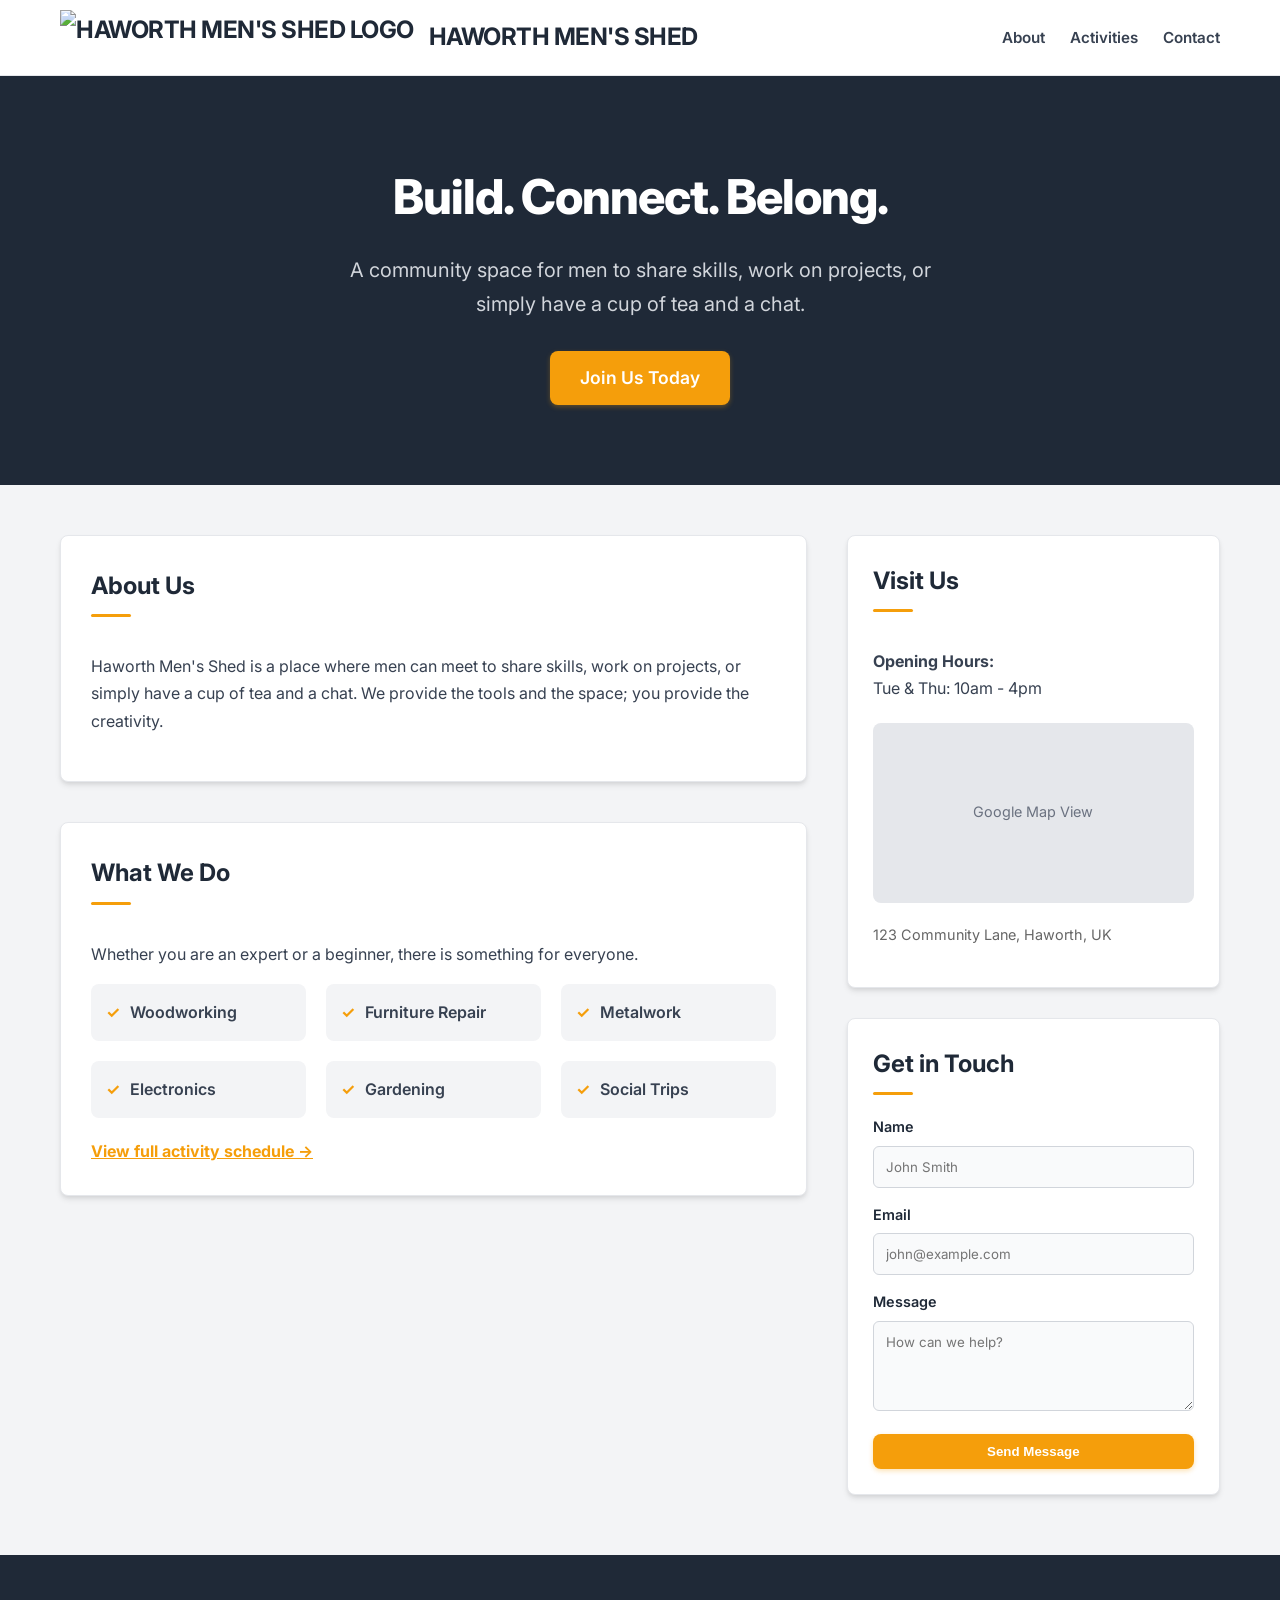
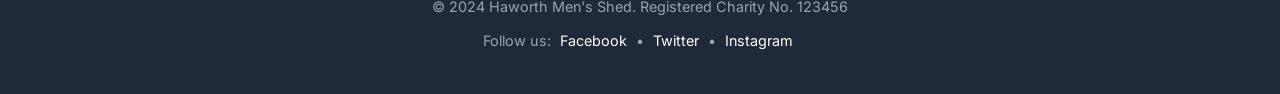
==== index.html @ 6ed00be1 "Update index.html" ====
<!DOCTYPE html>
<html lang="en">
<head>
    <meta charset="UTF-8">
    <meta name="viewport" content="width=device-width, initial-scale=1.0">
    <title>Haworth Men's Shed</title>
    
    <link href="https://fonts.googleapis.com/css2?family=Inter:wght@400;600;700&display=swap" rel="stylesheet">

    <style>
        :root {
            /* Palette Update: Slightly richer orange and softer darks */
            --primary: #f59e0b; 
            --primary-hover: #d97706;
            --dark: #1f2937;    
            --light: #f3f4f6;   
            --white: #ffffff;
            --text-main: #374151;
            --text-light: #6b7280;
            --radius: 8px;
            --shadow: 0 4px 6px -1px rgba(0, 0, 0, 0.1), 0 2px 4px -1px rgba(0, 0, 0, 0.06);
        }

        * { box-sizing: border-box; }

        body {
            font-family: 'Inter', sans-serif;
            margin: 0;
            padding: 0;
            background-color: var(--light);
            color: var(--text-main);
            line-height: 1.7;
        }

        /* --- Header --- */
        header {
            background: var(--white);
            border-bottom: 1px solid #e5e7eb;
            position: sticky;
            top: 0;
            z-index: 100;
        }

        .nav-container {
            max-width: 1200px;
            margin: 0 auto;
            padding: 10px 20px; /* Reduced padding slightly to fit logo better */
            display: flex;
            align-items: center;
            justify-content: space-between;
        }

        .logo-box {
            font-weight: 700;
            font-size: 1.5rem;
            color: var(--dark);
            text-transform: uppercase;
            letter-spacing: -0.5px;
            display: flex;
            align-items: center;
            gap: 15px; /* Space between image and text */
        }

        /* UPDATED: Logo Image Styling */
        .logo-box img {
            height: 55px; /* Sets a fixed height so it fits the navbar */
            width: auto;  /* Maintains aspect ratio */
            display: block;
        }

        nav ul {
            list-style: none;
            display: flex;
            align-items: center;
            gap: 25px;
            margin: 0;
            padding: 0;
        }

        nav ul li a {
            color: var(--text-main);
            text-decoration: none;
            font-weight: 600;
            font-size: 0.95rem;
            transition: color 0.2s;
        }

        nav ul li a:hover {
            color: var(--primary);
        }

        /* --- Buttons --- */
        .btn {
            display: inline-block;
            text-decoration: none;
            font-weight: 600;
            border-radius: var(--radius);
            transition: all 0.2s ease;
            text-align: center;
            cursor: pointer;
            border: none;
        }

        .btn-orange {
            background: var(--primary);
            color: white !important;
            padding: 10px 24px;
            box-shadow: 0 2px 5px rgba(245, 158, 11, 0.3);
        }

        .btn-orange:hover {
            background: var(--primary-hover);
            transform: translateY(-2px);
            box-shadow: 0 4px 8px rgba(245, 158, 11, 0.4);
        }

        .btn-text {
            color: var(--primary);
            font-weight: 700;
        }
        
        .btn-text:hover { text-decoration: underline; }

        /* --- Hero Section --- */
        .hero {
            background-color: var(--dark);
            /* Standard workshop image */
            background-image: linear-gradient(rgba(31, 41, 55, 0.9), rgba(31, 41, 55, 0.8)), url('https://images.unsplash.com/photo-1581091226825-a6a2a5aee158?auto=format&fit=crop&q=80&w=2070');
            background-size: cover;
            background-position: center;
            padding: 80px 20px;
            text-align: center;
            color: white;
        }

        .hero h1 {
            font-size: 3rem;
            margin: 0 0 15px 0;
            font-weight: 800;
            letter-spacing: -1px;
        }

        .hero p {
            font-size: 1.25rem;
            color: #d1d5db;
            max-width: 600px;
            margin: 0 auto 30px auto;
        }

        /* --- Main Layout Grid --- */
        .container {
            max-width: 1200px;
            margin: 50px auto;
            padding: 0 20px;
            display: grid;
            grid-template-columns: 2fr 1fr; /* Main Content | Sidebar */
            gap: 40px;
        }

        .main-content {
            display: flex;
            flex-direction: column;
            gap: 40px;
        }

        /* --- Cards --- */
        .card {
            background: var(--white);
            padding: 30px;
            border-radius: var(--radius);
            box-shadow: var(--shadow);
            border: 1px solid #e5e7eb;
        }

        h3 {
            margin-top: 0;
            color: var(--dark);
            font-size: 1.5rem;
            margin-bottom: 20px;
            position: relative;
            display: inline-block;
        }
        
        h3::after {
            content: '';
            display: block;
            width: 40px;
            height: 3px;
            background: var(--primary);
            margin-top: 8px;
            border-radius: 2px;
        }

        .features-grid {
            display: grid;
            grid-template-columns: repeat(auto-fit, minmax(200px, 1fr));
            gap: 20px;
            margin-bottom: 20px;
        }

        .feature-item {
            background: var(--light);
            padding: 15px;
            border-radius: var(--radius);
            font-weight: 600;
            display: flex;
            align-items: center;
        }
        
        .feature-item::before {
            content: '✓';
            color: var(--primary);
            margin-right: 10px;
            font-weight: bold;
        }

        /* --- Sidebar & Forms --- */
        aside {
            display: flex;
            flex-direction: column;
            gap: 30px;
        }

        .sidebar-card {
            background: var(--white);
            padding: 25px;
            border-radius: var(--radius);
            box-shadow: var(--shadow);
            border: 1px solid #e5e7eb;
        }

        .map-placeholder {
            background: #e5e7eb;
            height: 180px;
            width: 100%;
            border-radius: var(--radius);
            display: flex;
            align-items: center;
            justify-content: center;
            color: var(--text-light);
            margin: 20px 0;
            font-size: 0.9rem;
        }

        /* Form Styling */
        label {
            display: block;
            margin-bottom: 6px;
            font-weight: 600;
            font-size: 0.9rem;
            color: var(--dark);
        }

        input, textarea {
            width: 100%;
            padding: 12px;
            margin-bottom: 15px;
            border: 1px solid #d1d5db;
            border-radius: 6px;
            font-family: inherit;
            transition: border-color 0.2s;
            background: #f9fafb;
        }

        input:focus, textarea:focus {
            outline: none;
            border-color: var(--primary);
            background: white;
            box-shadow: 0 0 0 3px rgba(245, 158, 11, 0.1);
        }

        /* --- Footer --- */
        footer {
            background: var(--dark);
            color: #9ca3af;
            padding: 40px 20px;
            margin-top: 60px;
            text-align: center;
            font-size: 0.9rem;
        }

        footer a { color: white; text-decoration: none; margin: 0 5px; }
        footer a:hover { text-decoration: underline; }

        /* --- Mobile Responsiveness --- */
        @media (max-width: 768px) {
            .nav-container { flex-direction: column; gap: 15px; }
            .container { grid-template-columns: 1fr; }
            .hero h1 { font-size: 2rem; }
            nav ul { flex-wrap: wrap; justify-content: center; }
        }
    </style>
</head>
<body>

    <header>
        <div class="nav-container">
            <div class="logo-box">
                <img src="logo.jpg" alt="Haworth Men's Shed Logo">
                Haworth Men's Shed
            </div>
            <nav>
                <ul>
                    <li><a href="about.html">About</a></li>
                    <li><a href="activities.html">Activities</a></li>
                    <li><a href="contact.html">Contact</a></li>
                </ul>
            </nav>
        </div>
    </header>

    <section class="hero">
        <h1>Build. Connect. Belong.</h1>
        <p>A community space for men to share skills, work on projects, or simply have a cup of tea and a chat.</p>
        <a href="join.html" class="btn btn-orange" style="font-size: 1.1rem; padding: 12px 30px;">Join Us Today</a>
    </section>

    <div class="container">
        <main class="main-content">
            
            <div class="card">
                <h3>About Us</h3>
                <p>Haworth Men's Shed is a place where men can meet to share skills, work on projects, or simply have a cup of tea and a chat. We provide the tools and the space; you provide the creativity.</p>
            </div>

            <div class="card">
                <h3>What We Do</h3>
                <p>Whether you are an expert or a beginner, there is something for everyone.</p>
                
                <div class="features-grid">
                    <div class="feature-item">Woodworking</div>
                    <div class="feature-item">Furniture Repair</div>
                    <div class="feature-item">Metalwork</div>
                    <div class="feature-item">Electronics</div>
                    <div class="feature-item">Gardening</div>
                    <div class="feature-item">Social Trips</div>
                </div>

                <a href="activities.html" class="btn-text">View full activity schedule &rarr;</a>
            </div>

        </main>

        <aside>
            <div class="sidebar-card">
                <h3>Visit Us</h3>
                <p><strong>Opening Hours:</strong><br>Tue & Thu: 10am - 4pm</p>
                <div class="map-placeholder">
                    Google Map View
                </div>
                <p style="font-size: 0.9rem; color: #666;">123 Community Lane, Haworth, UK</p>
            </div>

            <div class="sidebar-card">
                <h3>Get in Touch</h3>
                <form action="send_contact.php" method="POST">
                    <label>Name</label>
                    <input type="text" name="name" required placeholder="John Smith">
                    
                    <label>Email</label>
                    <input type="email" name="email" required placeholder="john@example.com">
                    
                    <label>Message</label>
                    <textarea name="message" rows="4" required placeholder="How can we help?"></textarea>
                    
                    <button type="submit" class="btn btn-orange" style="width: 100%;">Send Message</button>
                </form>
            </div>
        </aside>
    </div>

    <footer>
        <div style="margin-bottom: 10px;">
            &copy; 2024 Haworth Men's Shed. Registered Charity No. 123456
        </div>
        <div>
            Follow us: <a href="#">Facebook</a> • <a href="#">Twitter</a> • <a href="#">Instagram</a>
        </div>
    </footer>

</body>
</html>
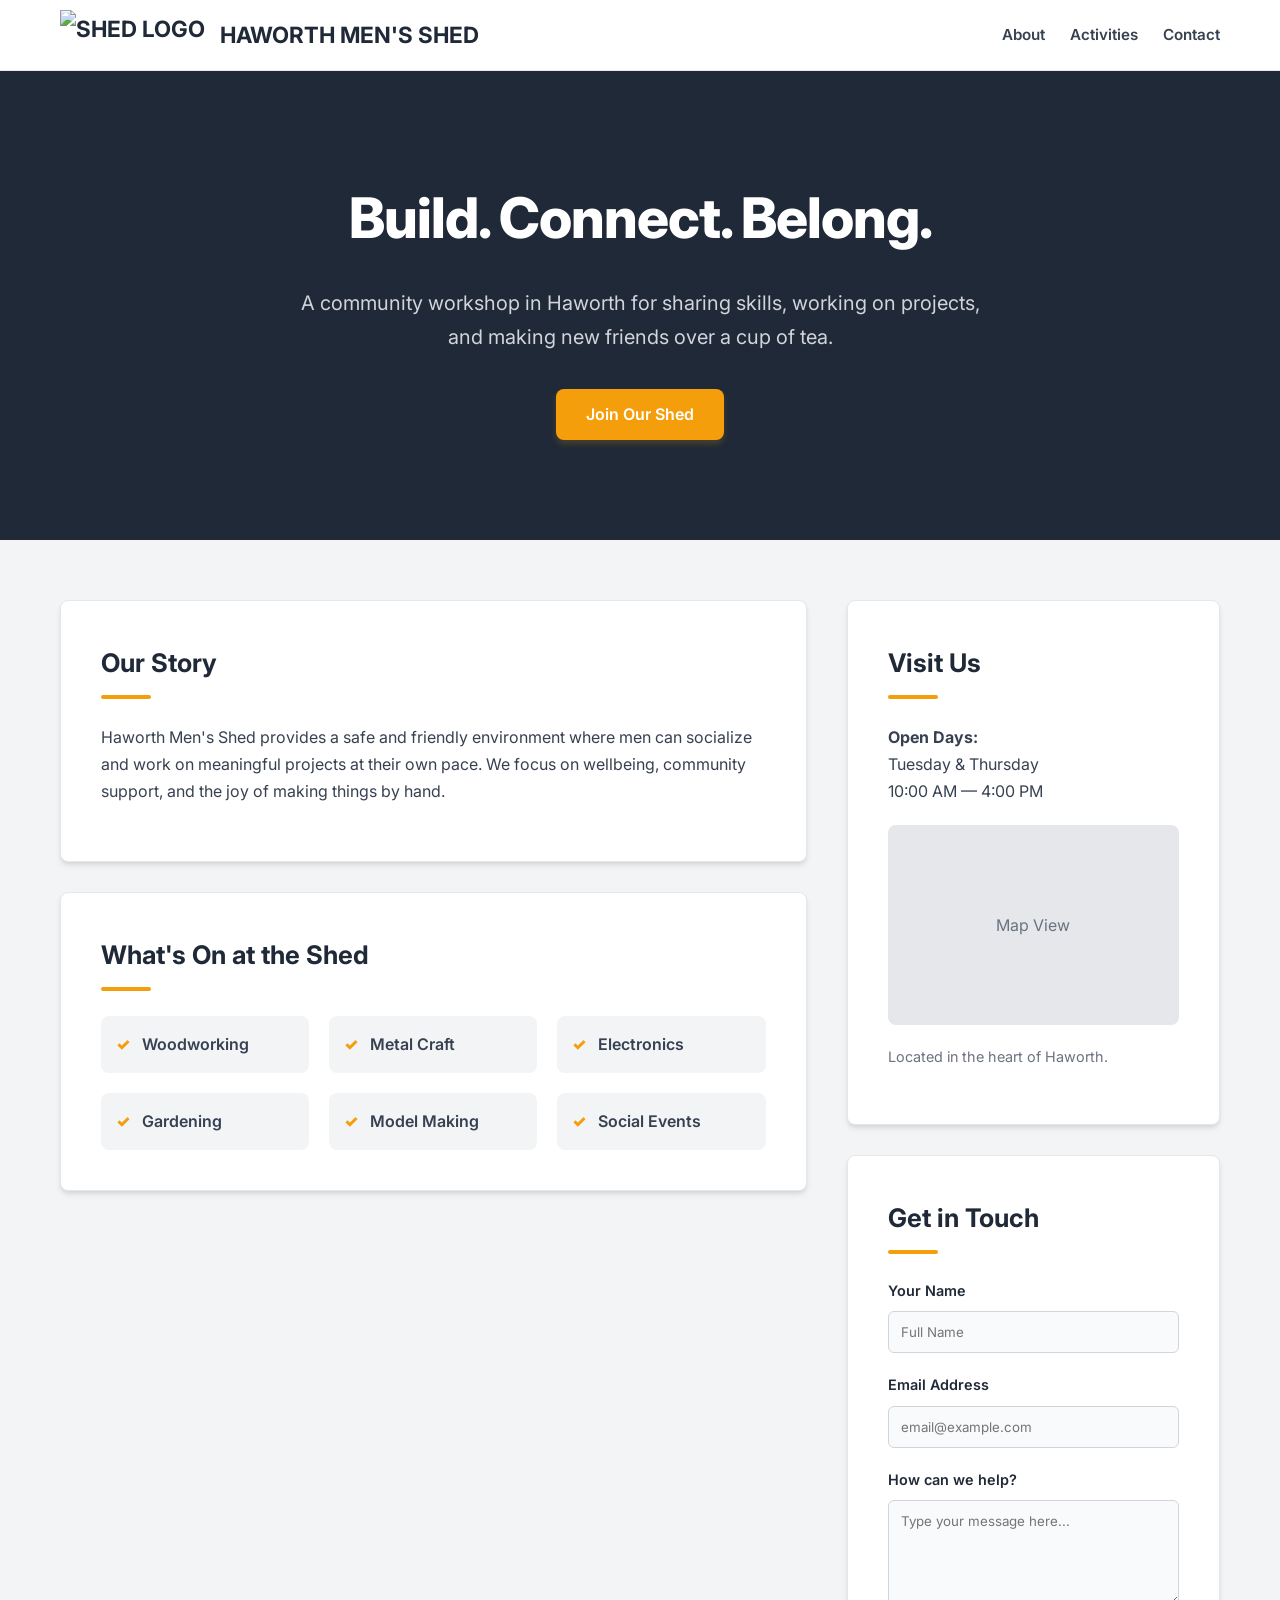
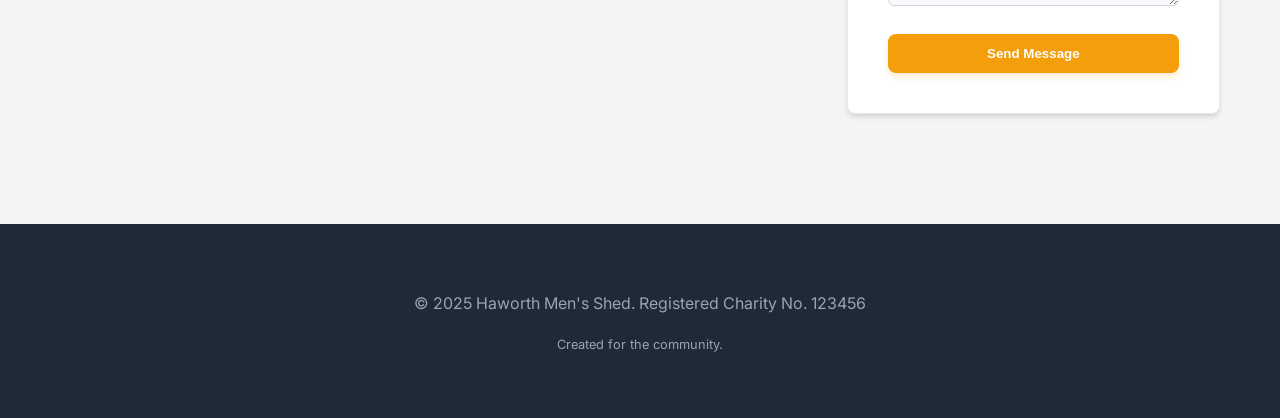
==== commit b3aea775: "Update index.html" ====
--- a/index.html
+++ b/index.html
@@ -9,7 +9,6 @@
 
     <style>
         :root {
-            /* Palette Update: Slightly richer orange and softer darks */
             --primary: #f59e0b; 
             --primary-hover: #d97706;
             --dark: #1f2937;    
@@ -32,7 +31,7 @@
             line-height: 1.7;
         }
 
-        /* --- Header --- */
+        /* --- Header & Navigation --- */
         header {
             background: var(--white);
             border-bottom: 1px solid #e5e7eb;
@@ -44,7 +43,7 @@
         .nav-container {
             max-width: 1200px;
             margin: 0 auto;
-            padding: 10px 20px; /* Reduced padding slightly to fit logo better */
+            padding: 10px 20px;
             display: flex;
             align-items: center;
             justify-content: space-between;
@@ -52,19 +51,17 @@
 
         .logo-box {
             font-weight: 700;
-            font-size: 1.5rem;
+            font-size: 1.4rem;
             color: var(--dark);
             text-transform: uppercase;
-            letter-spacing: -0.5px;
-            display: flex;
-            align-items: center;
-            gap: 15px; /* Space between image and text */
-        }
-
-        /* UPDATED: Logo Image Styling */
+            display: flex;
+            align-items: center;
+            gap: 15px;
+        }
+
         .logo-box img {
-            height: 55px; /* Sets a fixed height so it fits the navbar */
-            width: auto;  /* Maintains aspect ratio */
+            height: 50px;
+            width: auto;
             display: block;
         }
 
@@ -89,14 +86,38 @@
             color: var(--primary);
         }
 
-        /* --- Buttons --- */
+        /* --- Hero Section --- */
+        .hero {
+            background-color: var(--dark);
+            background-image: linear-gradient(rgba(31, 41, 55, 0.85), rgba(31, 41, 55, 0.85)), url('https://images.unsplash.com/photo-1581091226825-a6a2a5aee158?auto=format&fit=crop&q=80&w=2070');
+            background-size: cover;
+            background-position: center;
+            padding: 100px 20px;
+            text-align: center;
+            color: white;
+        }
+
+        .hero h1 {
+            font-size: 3.5rem;
+            margin: 0 0 20px 0;
+            font-weight: 800;
+            letter-spacing: -1px;
+        }
+
+        .hero p {
+            font-size: 1.25rem;
+            color: #d1d5db;
+            max-width: 700px;
+            margin: 0 auto 35px auto;
+        }
+
         .btn {
             display: inline-block;
             text-decoration: none;
             font-weight: 600;
             border-radius: var(--radius);
             transition: all 0.2s ease;
-            text-align: center;
+            padding: 12px 30px;
             cursor: pointer;
             border: none;
         }
@@ -104,90 +125,47 @@
         .btn-orange {
             background: var(--primary);
             color: white !important;
-            padding: 10px 24px;
-            box-shadow: 0 2px 5px rgba(245, 158, 11, 0.3);
+            box-shadow: 0 4px 6px rgba(245, 158, 11, 0.2);
         }
 
         .btn-orange:hover {
             background: var(--primary-hover);
             transform: translateY(-2px);
-            box-shadow: 0 4px 8px rgba(245, 158, 11, 0.4);
-        }
-
-        .btn-text {
-            color: var(--primary);
-            font-weight: 700;
-        }
-        
-        .btn-text:hover { text-decoration: underline; }
-
-        /* --- Hero Section --- */
-        .hero {
-            background-color: var(--dark);
-            /* Standard workshop image */
-            background-image: linear-gradient(rgba(31, 41, 55, 0.9), rgba(31, 41, 55, 0.8)), url('https://images.unsplash.com/photo-1581091226825-a6a2a5aee158?auto=format&fit=crop&q=80&w=2070');
-            background-size: cover;
-            background-position: center;
-            padding: 80px 20px;
-            text-align: center;
-            color: white;
-        }
-
-        .hero h1 {
-            font-size: 3rem;
-            margin: 0 0 15px 0;
-            font-weight: 800;
-            letter-spacing: -1px;
-        }
-
-        .hero p {
-            font-size: 1.25rem;
-            color: #d1d5db;
-            max-width: 600px;
-            margin: 0 auto 30px auto;
-        }
-
-        /* --- Main Layout Grid --- */
+        }
+
+        /* --- Content Layout --- */
         .container {
             max-width: 1200px;
-            margin: 50px auto;
+            margin: 60px auto;
             padding: 0 20px;
             display: grid;
-            grid-template-columns: 2fr 1fr; /* Main Content | Sidebar */
+            grid-template-columns: 2fr 1fr;
             gap: 40px;
         }
 
-        .main-content {
-            display: flex;
-            flex-direction: column;
-            gap: 40px;
-        }
-
-        /* --- Cards --- */
         .card {
             background: var(--white);
-            padding: 30px;
+            padding: 40px;
             border-radius: var(--radius);
             box-shadow: var(--shadow);
             border: 1px solid #e5e7eb;
+            margin-bottom: 30px;
         }
 
         h3 {
             margin-top: 0;
             color: var(--dark);
-            font-size: 1.5rem;
-            margin-bottom: 20px;
-            position: relative;
-            display: inline-block;
+            font-size: 1.6rem;
+            margin-bottom: 25px;
         }
         
         h3::after {
             content: '';
             display: block;
-            width: 40px;
-            height: 3px;
+            width: 50px;
+            height: 4px;
             background: var(--primary);
-            margin-top: 8px;
+            margin-top: 10px;
             border-radius: 2px;
         }
 
@@ -195,7 +173,6 @@
             display: grid;
             grid-template-columns: repeat(auto-fit, minmax(200px, 1fr));
             gap: 20px;
-            margin-bottom: 20px;
         }
 
         .feature-item {
@@ -210,28 +187,14 @@
         .feature-item::before {
             content: '✓';
             color: var(--primary);
-            margin-right: 10px;
-            font-weight: bold;
+            margin-right: 12px;
+            font-weight: 900;
         }
 
         /* --- Sidebar & Forms --- */
-        aside {
-            display: flex;
-            flex-direction: column;
-            gap: 30px;
-        }
-
-        .sidebar-card {
-            background: var(--white);
-            padding: 25px;
-            border-radius: var(--radius);
-            box-shadow: var(--shadow);
-            border: 1px solid #e5e7eb;
-        }
-
         .map-placeholder {
             background: #e5e7eb;
-            height: 180px;
+            height: 200px;
             width: 100%;
             border-radius: var(--radius);
             display: flex;
@@ -239,13 +202,11 @@
             justify-content: center;
             color: var(--text-light);
             margin: 20px 0;
-            font-size: 0.9rem;
-        }
-
-        /* Form Styling */
+        }
+
         label {
             display: block;
-            margin-bottom: 6px;
+            margin-bottom: 8px;
             font-weight: 600;
             font-size: 0.9rem;
             color: var(--dark);
@@ -254,11 +215,10 @@
         input, textarea {
             width: 100%;
             padding: 12px;
-            margin-bottom: 15px;
+            margin-bottom: 20px;
             border: 1px solid #d1d5db;
             border-radius: 6px;
             font-family: inherit;
-            transition: border-color 0.2s;
             background: #f9fafb;
         }
 
@@ -266,28 +226,21 @@
             outline: none;
             border-color: var(--primary);
             background: white;
-            box-shadow: 0 0 0 3px rgba(245, 158, 11, 0.1);
+            box-shadow: 0 0 0 4px rgba(245, 158, 11, 0.1);
         }
 
         /* --- Footer --- */
         footer {
             background: var(--dark);
             color: #9ca3af;
-            padding: 40px 20px;
-            margin-top: 60px;
+            padding: 50px 20px;
             text-align: center;
-            font-size: 0.9rem;
-        }
-
-        footer a { color: white; text-decoration: none; margin: 0 5px; }
-        footer a:hover { text-decoration: underline; }
-
-        /* --- Mobile Responsiveness --- */
-        @media (max-width: 768px) {
-            .nav-container { flex-direction: column; gap: 15px; }
+            margin-top: 80px;
+        }
+
+        @media (max-width: 900px) {
             .container { grid-template-columns: 1fr; }
-            .hero h1 { font-size: 2rem; }
-            nav ul { flex-wrap: wrap; justify-content: center; }
+            .hero h1 { font-size: 2.5rem; }
         }
     </style>
 </head>
@@ -296,7 +249,7 @@
     <header>
         <div class="nav-container">
             <div class="logo-box">
-                <img src="logo.jpg" alt="Haworth Men's Shed Logo">
+                <img src="logo.jpg" alt="Shed Logo">
                 Haworth Men's Shed
             </div>
             <nav>
@@ -311,57 +264,49 @@
 
     <section class="hero">
         <h1>Build. Connect. Belong.</h1>
-        <p>A community space for men to share skills, work on projects, or simply have a cup of tea and a chat.</p>
-        <a href="join.html" class="btn btn-orange" style="font-size: 1.1rem; padding: 12px 30px;">Join Us Today</a>
+        <p>A community workshop in Haworth for sharing skills, working on projects, and making new friends over a cup of tea.</p>
+        <a href="join.html" class="btn btn-orange">Join Our Shed</a>
     </section>
 
     <div class="container">
-        <main class="main-content">
-            
+        <main>
             <div class="card">
-                <h3>About Us</h3>
-                <p>Haworth Men's Shed is a place where men can meet to share skills, work on projects, or simply have a cup of tea and a chat. We provide the tools and the space; you provide the creativity.</p>
+                <h3>Our Story</h3>
+                <p>Haworth Men's Shed provides a safe and friendly environment where men can socialize and work on meaningful projects at their own pace. We focus on wellbeing, community support, and the joy of making things by hand.</p>
             </div>
 
             <div class="card">
-                <h3>What We Do</h3>
-                <p>Whether you are an expert or a beginner, there is something for everyone.</p>
-                
+                <h3>What's On at the Shed</h3>
                 <div class="features-grid">
                     <div class="feature-item">Woodworking</div>
-                    <div class="feature-item">Furniture Repair</div>
-                    <div class="feature-item">Metalwork</div>
+                    <div class="feature-item">Metal Craft</div>
                     <div class="feature-item">Electronics</div>
                     <div class="feature-item">Gardening</div>
-                    <div class="feature-item">Social Trips</div>
+                    <div class="feature-item">Model Making</div>
+                    <div class="feature-item">Social Events</div>
                 </div>
-
-                <a href="activities.html" class="btn-text">View full activity schedule &rarr;</a>
-            </div>
-
+            </div>
         </main>
 
         <aside>
-            <div class="sidebar-card">
+            <div class="card">
                 <h3>Visit Us</h3>
-                <p><strong>Opening Hours:</strong><br>Tue & Thu: 10am - 4pm</p>
-                <div class="map-placeholder">
-                    Google Map View
-                </div>
-                <p style="font-size: 0.9rem; color: #666;">123 Community Lane, Haworth, UK</p>
-            </div>
-
-            <div class="sidebar-card">
+                <p><strong>Open Days:</strong><br>Tuesday & Thursday<br>10:00 AM — 4:00 PM</p>
+                <div class="map-placeholder">Map View</div>
+                <p style="font-size: 0.9rem; color: #6b7280;">Located in the heart of Haworth.</p>
+            </div>
+
+            <div class="card">
                 <h3>Get in Touch</h3>
                 <form action="send_contact.php" method="POST">
-                    <label>Name</label>
-                    <input type="text" name="name" required placeholder="John Smith">
+                    <label>Your Name</label>
+                    <input type="text" name="visitor_name" required placeholder="Full Name">
                     
-                    <label>Email</label>
-                    <input type="email" name="email" required placeholder="john@example.com">
+                    <label>Email Address</label>
+                    <input type="email" name="visitor_email" required placeholder="email@example.com">
                     
-                    <label>Message</label>
-                    <textarea name="message" rows="4" required placeholder="How can we help?"></textarea>
+                    <label>How can we help?</label>
+                    <textarea name="visitor_message" rows="5" required placeholder="Type your message here..."></textarea>
                     
                     <button type="submit" class="btn btn-orange" style="width: 100%;">Send Message</button>
                 </form>
@@ -370,12 +315,8 @@
     </div>
 
     <footer>
-        <div style="margin-bottom: 10px;">
-            &copy; 2024 Haworth Men's Shed. Registered Charity No. 123456
-        </div>
-        <div>
-            Follow us: <a href="#">Facebook</a> • <a href="#">Twitter</a> • <a href="#">Instagram</a>
-        </div>
+        <p>&copy; 2025 Haworth Men's Shed. Registered Charity No. 123456</p>
+        <p style="font-size: 0.8rem;">Created for the community.</p>
     </footer>
 
 </body>
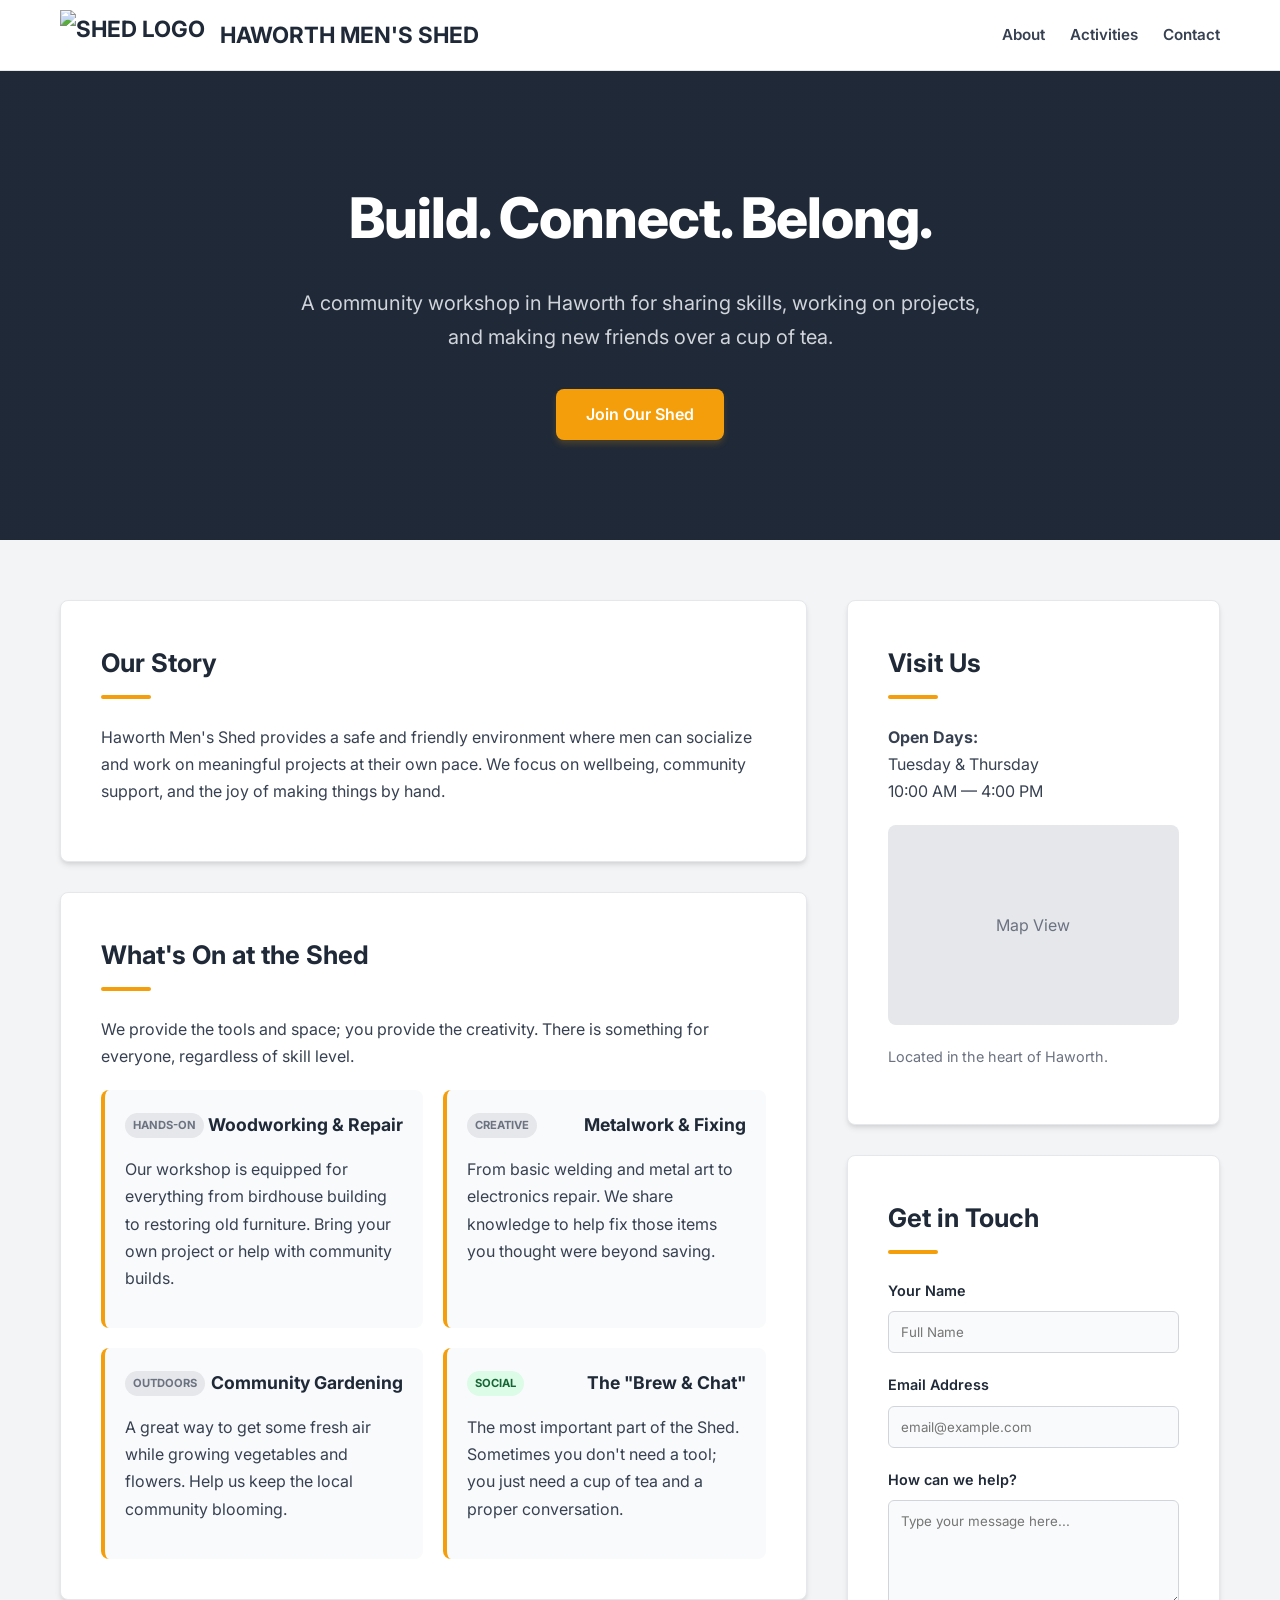
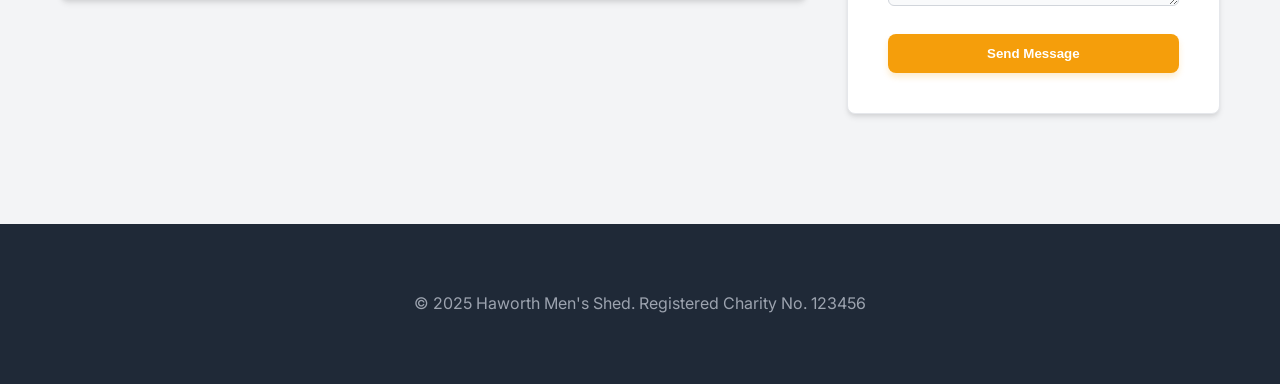
==== commit 0440077b: "Enhance index.html with detailed activity sections Updated the HTML structure and added detailed act" ====
--- a/index.html
+++ b/index.html
@@ -120,6 +120,7 @@
             padding: 12px 30px;
             cursor: pointer;
             border: none;
+            text-align: center;
         }
 
         .btn-orange {
@@ -169,26 +170,54 @@
             border-radius: 2px;
         }
 
-        .features-grid {
+        /* --- Detailed Activity Cards --- */
+        .activities-detailed {
             display: grid;
-            grid-template-columns: repeat(auto-fit, minmax(200px, 1fr));
+            grid-template-columns: 1fr 1fr;
             gap: 20px;
-        }
-
-        .feature-item {
-            background: var(--light);
-            padding: 15px;
+            margin-top: 20px;
+        }
+
+        .activity-box {
+            background: #f9fafb;
+            padding: 20px;
             border-radius: var(--radius);
-            font-weight: 600;
-            display: flex;
-            align-items: center;
-        }
-        
-        .feature-item::before {
-            content: '✓';
-            color: var(--primary);
-            margin-right: 12px;
-            font-weight: 900;
+            border-left: 4px solid var(--primary);
+            transition: transform 0.2s;
+        }
+
+        .activity-box:hover {
+            transform: scale(1.02);
+            background: #fff;
+            box-shadow: 0 5px 15px rgba(0,0,0,0.05);
+        }
+
+        .activity-header {
+            display: flex;
+            justify-content: space-between;
+            align-items: center;
+            margin-bottom: 10px;
+        }
+
+        .activity-box h4 {
+            margin: 0;
+            color: var(--dark);
+            font-size: 1.1rem;
+        }
+
+        .tag {
+            font-size: 0.7rem;
+            background: #e5e7eb;
+            padding: 3px 8px;
+            border-radius: 20px;
+            text-transform: uppercase;
+            font-weight: 700;
+            color: var(--text-light);
+        }
+
+        .tag.social {
+            background: #dcfce7;
+            color: #166534;
         }
 
         /* --- Sidebar & Forms --- */
@@ -241,6 +270,7 @@
         @media (max-width: 900px) {
             .container { grid-template-columns: 1fr; }
             .hero h1 { font-size: 2.5rem; }
+            .activities-detailed { grid-template-columns: 1fr; }
         }
     </style>
 </head>
@@ -277,13 +307,40 @@
 
             <div class="card">
                 <h3>What's On at the Shed</h3>
-                <div class="features-grid">
-                    <div class="feature-item">Woodworking</div>
-                    <div class="feature-item">Metal Craft</div>
-                    <div class="feature-item">Electronics</div>
-                    <div class="feature-item">Gardening</div>
-                    <div class="feature-item">Model Making</div>
-                    <div class="feature-item">Social Events</div>
+                <p>We provide the tools and space; you provide the creativity. There is something for everyone, regardless of skill level.</p>
+                
+                <div class="activities-detailed">
+                    <div class="activity-box">
+                        <div class="activity-header">
+                            <span class="tag">Hands-on</span>
+                            <h4>Woodworking & Repair</h4>
+                        </div>
+                        <p>Our workshop is equipped for everything from birdhouse building to restoring old furniture. Bring your own project or help with community builds.</p>
+                    </div>
+
+                    <div class="activity-box">
+                        <div class="activity-header">
+                            <span class="tag">Creative</span>
+                            <h4>Metalwork & Fixing</h4>
+                        </div>
+                        <p>From basic welding and metal art to electronics repair. We share knowledge to help fix those items you thought were beyond saving.</p>
+                    </div>
+
+                    <div class="activity-box">
+                        <div class="activity-header">
+                            <span class="tag">Outdoors</span>
+                            <h4>Community Gardening</h4>
+                        </div>
+                        <p>A great way to get some fresh air while growing vegetables and flowers. Help us keep the local community blooming.</p>
+                    </div>
+
+                    <div class="activity-box">
+                        <div class="activity-header">
+                            <span class="tag social">Social</span>
+                            <h4>The "Brew & Chat"</h4>
+                        </div>
+                        <p>The most important part of the Shed. Sometimes you don't need a tool; you just need a cup of tea and a proper conversation.</p>
+                    </div>
                 </div>
             </div>
         </main>
@@ -298,15 +355,15 @@
 
             <div class="card">
                 <h3>Get in Touch</h3>
-                <form action="send_contact.php" method="POST">
+                <form action="https://formspree.io/f/YOUR_ID_HERE" method="POST">
                     <label>Your Name</label>
-                    <input type="text" name="visitor_name" required placeholder="Full Name">
+                    <input type="text" name="name" required placeholder="Full Name">
                     
                     <label>Email Address</label>
-                    <input type="email" name="visitor_email" required placeholder="email@example.com">
+                    <input type="email" name="_replyto" required placeholder="email@example.com">
                     
                     <label>How can we help?</label>
-                    <textarea name="visitor_message" rows="5" required placeholder="Type your message here..."></textarea>
+                    <textarea name="message" rows="5" required placeholder="Type your message here..."></textarea>
                     
                     <button type="submit" class="btn btn-orange" style="width: 100%;">Send Message</button>
                 </form>
@@ -316,7 +373,6 @@
 
     <footer>
         <p>&copy; 2025 Haworth Men's Shed. Registered Charity No. 123456</p>
-        <p style="font-size: 0.8rem;">Created for the community.</p>
     </footer>
 
 </body>
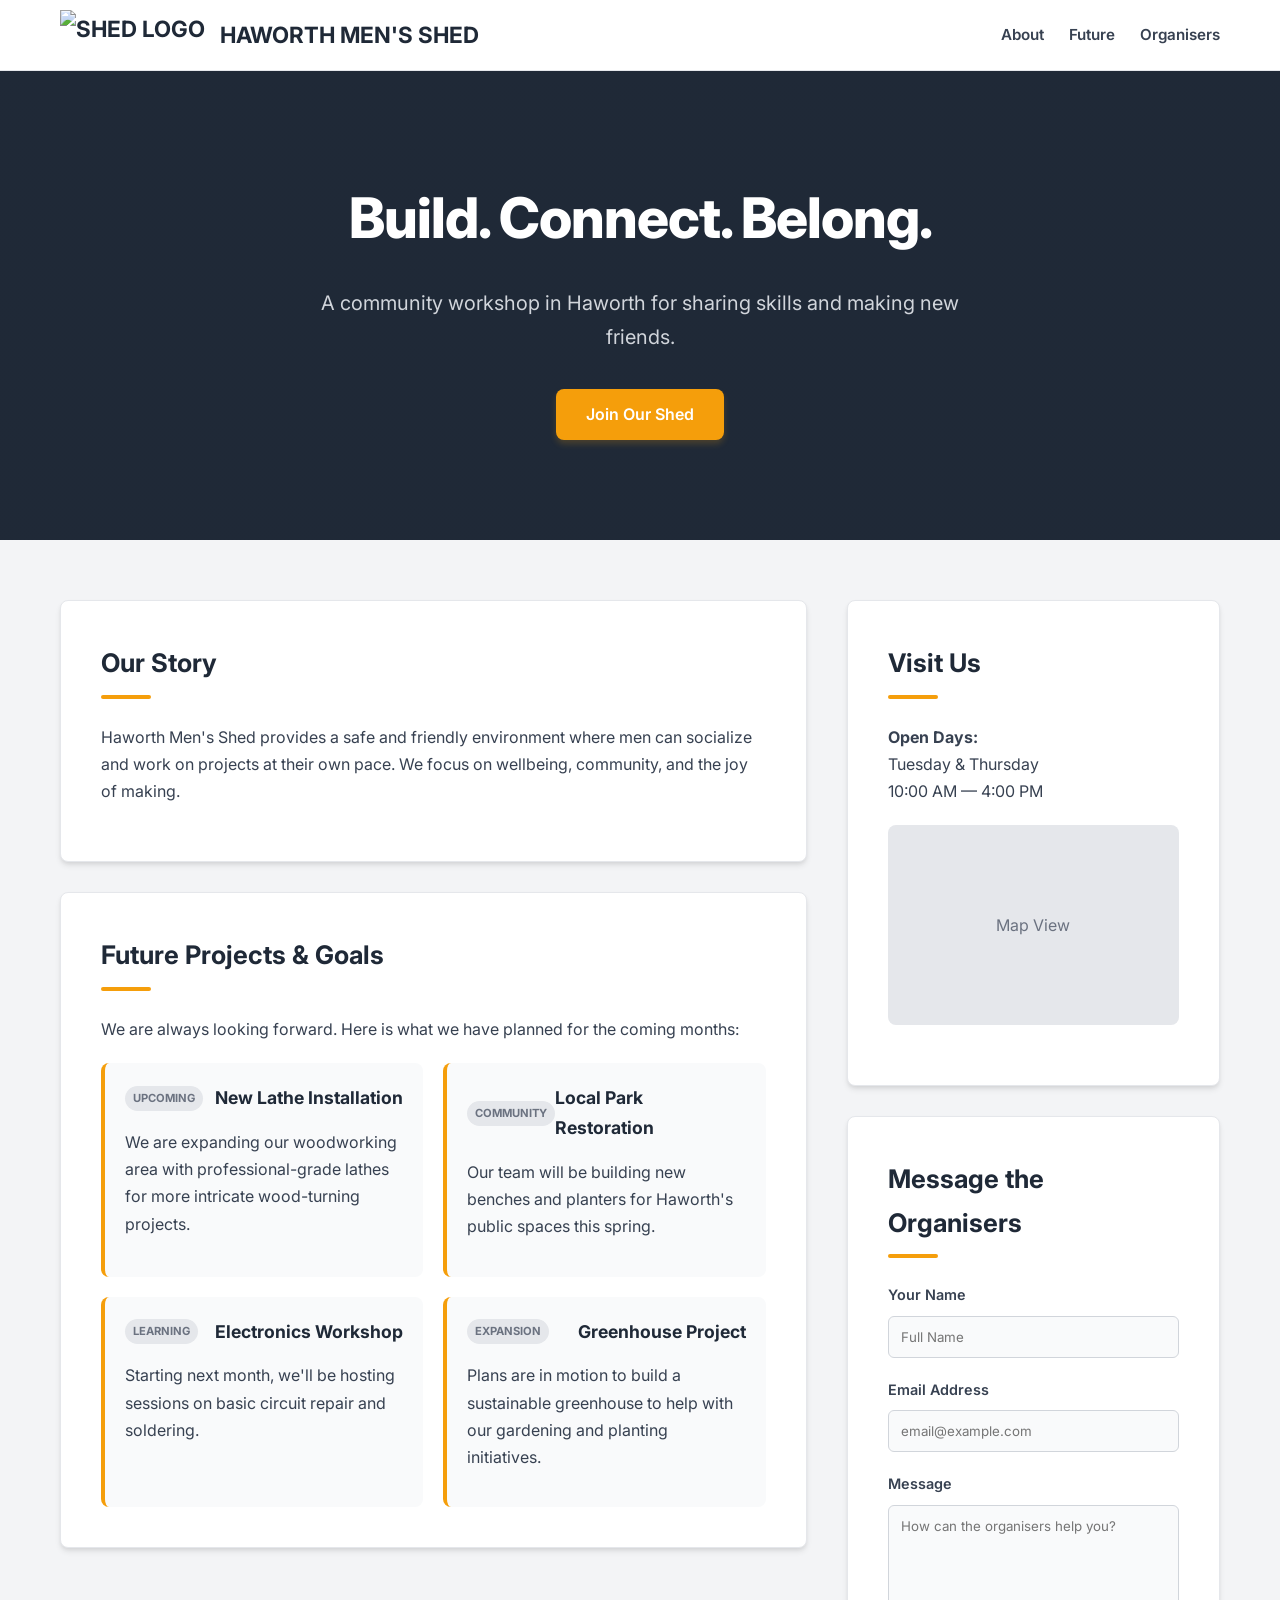
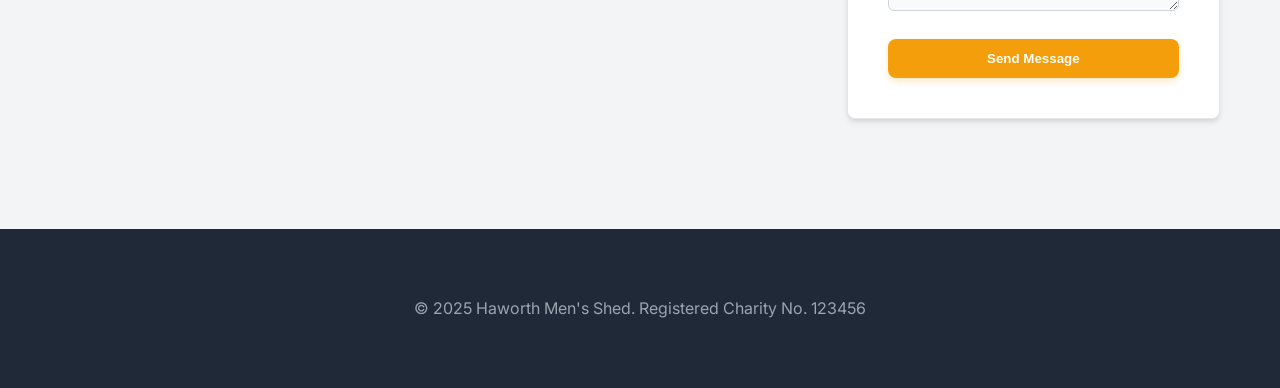
==== commit d92d9cbe: "Fix HTML encoding issues in index.html" ====
--- a/index.html
+++ b/index.html
@@ -21,257 +21,50 @@
         }
 
         * { box-sizing: border-box; }
+        body { font-family: 'Inter', sans-serif; margin: 0; padding: 0; background-color: var(--light); color: var(--text-main); line-height: 1.7; }
 
-        body {
-            font-family: 'Inter', sans-serif;
-            margin: 0;
-            padding: 0;
-            background-color: var(--light);
-            color: var(--text-main);
-            line-height: 1.7;
-        }
+        header { background: var(--white); border-bottom: 1px solid #e5e7eb; position: sticky; top: 0; z-index: 100; }
+        .nav-container { max-width: 1200px; margin: 0 auto; padding: 10px 20px; display: flex; align-items: center; justify-content: space-between; }
+        
+        .logo-box { font-weight: 700; font-size: 1.4rem; color: var(--dark); text-transform: uppercase; display: flex; align-items: center; gap: 15px; }
+        .logo-box img { height: 50px; width: auto; display: block; }
 
-        /* --- Header & Navigation --- */
-        header {
-            background: var(--white);
-            border-bottom: 1px solid #e5e7eb;
-            position: sticky;
-            top: 0;
-            z-index: 100;
-        }
+        nav ul { list-style: none; display: flex; align-items: center; gap: 25px; margin: 0; padding: 0; }
+        nav ul li a { color: var(--text-main); text-decoration: none; font-weight: 600; font-size: 0.95rem; transition: color 0.2s; }
+        nav ul li a:hover { color: var(--primary); }
 
-        .nav-container {
-            max-width: 1200px;
-            margin: 0 auto;
-            padding: 10px 20px;
-            display: flex;
-            align-items: center;
-            justify-content: space-between;
-        }
-
-        .logo-box {
-            font-weight: 700;
-            font-size: 1.4rem;
-            color: var(--dark);
-            text-transform: uppercase;
-            display: flex;
-            align-items: center;
-            gap: 15px;
-        }
-
-        .logo-box img {
-            height: 50px;
-            width: auto;
-            display: block;
-        }
-
-        nav ul {
-            list-style: none;
-            display: flex;
-            align-items: center;
-            gap: 25px;
-            margin: 0;
-            padding: 0;
-        }
-
-        nav ul li a {
-            color: var(--text-main);
-            text-decoration: none;
-            font-weight: 600;
-            font-size: 0.95rem;
-            transition: color 0.2s;
-        }
-
-        nav ul li a:hover {
-            color: var(--primary);
-        }
-
-        /* --- Hero Section --- */
-        .hero {
+        .hero { 
             background-color: var(--dark);
             background-image: linear-gradient(rgba(31, 41, 55, 0.85), rgba(31, 41, 55, 0.85)), url('https://images.unsplash.com/photo-1581091226825-a6a2a5aee158?auto=format&fit=crop&q=80&w=2070');
-            background-size: cover;
-            background-position: center;
-            padding: 100px 20px;
-            text-align: center;
-            color: white;
+            background-size: cover; background-position: center; padding: 100px 20px; text-align: center; color: white; 
         }
+        .hero h1 { font-size: 3.5rem; margin: 0; font-weight: 800; letter-spacing: -1px; }
+        .hero p { font-size: 1.25rem; color: #d1d5db; max-width: 700px; margin: 20px auto 35px auto; }
 
-        .hero h1 {
-            font-size: 3.5rem;
-            margin: 0 0 20px 0;
-            font-weight: 800;
-            letter-spacing: -1px;
-        }
+        .btn { display: inline-block; text-decoration: none; font-weight: 600; border-radius: var(--radius); transition: all 0.2s ease; padding: 12px 30px; cursor: pointer; border: none; text-align: center; }
+        .btn-orange { background: var(--primary); color: white !important; box-shadow: 0 4px 6px rgba(245, 158, 11, 0.2); }
+        .btn-orange:hover { background: var(--primary-hover); transform: translateY(-2px); }
 
-        .hero p {
-            font-size: 1.25rem;
-            color: #d1d5db;
-            max-width: 700px;
-            margin: 0 auto 35px auto;
-        }
+        .container { max-width: 1200px; margin: 60px auto; padding: 0 20px; display: grid; grid-template-columns: 2fr 1fr; gap: 40px; }
+        .card { background: var(--white); padding: 40px; border-radius: var(--radius); box-shadow: var(--shadow); border: 1px solid #e5e7eb; margin-bottom: 30px; }
 
-        .btn {
-            display: inline-block;
-            text-decoration: none;
-            font-weight: 600;
-            border-radius: var(--radius);
-            transition: all 0.2s ease;
-            padding: 12px 30px;
-            cursor: pointer;
-            border: none;
-            text-align: center;
-        }
+        h3 { margin-top: 0; color: var(--dark); font-size: 1.6rem; margin-bottom: 25px; }
+        h3::after { content: ''; display: block; width: 50px; height: 4px; background: var(--primary); margin-top: 10px; border-radius: 2px; }
 
-        .btn-orange {
-            background: var(--primary);
-            color: white !important;
-            box-shadow: 0 4px 6px rgba(245, 158, 11, 0.2);
-        }
+        .activities-detailed { display: grid; grid-template-columns: 1fr 1fr; gap: 20px; margin-top: 20px; }
+        .activity-box { background: #f9fafb; padding: 20px; border-radius: var(--radius); border-left: 4px solid var(--primary); transition: transform 0.2s; }
+        .activity-box:hover { transform: scale(1.02); background: #fff; box-shadow: 0 5px 15px rgba(0,0,0,0.05); }
+        .activity-header { display: flex; justify-content: space-between; align-items: center; margin-bottom: 10px; }
+        .activity-box h4 { margin: 0; color: var(--dark); font-size: 1.1rem; }
+        .tag { font-size: 0.7rem; background: #e5e7eb; padding: 3px 8px; border-radius: 20px; text-transform: uppercase; font-weight: 700; color: var(--text-light); }
 
-        .btn-orange:hover {
-            background: var(--primary-hover);
-            transform: translateY(-2px);
-        }
+        .map-placeholder { background: #e5e7eb; height: 200px; width: 100%; border-radius: var(--radius); display: flex; align-items: center; justify-content: center; color: var(--text-light); margin: 20px 0; }
+        label { display: block; margin-bottom: 8px; font-weight: 600; font-size: 0.9rem; }
+        input, textarea { width: 100%; padding: 12px; margin-bottom: 20px; border: 1px solid #d1d5db; border-radius: 6px; font-family: inherit; background: #f9fafb; }
+        
+        footer { background: var(--dark); color: #9ca3af; padding: 50px 20px; text-align: center; margin-top: 80px; }
 
-        /* --- Content Layout --- */
-        .container {
-            max-width: 1200px;
-            margin: 60px auto;
-            padding: 0 20px;
-            display: grid;
-            grid-template-columns: 2fr 1fr;
-            gap: 40px;
-        }
-
-        .card {
-            background: var(--white);
-            padding: 40px;
-            border-radius: var(--radius);
-            box-shadow: var(--shadow);
-            border: 1px solid #e5e7eb;
-            margin-bottom: 30px;
-        }
-
-        h3 {
-            margin-top: 0;
-            color: var(--dark);
-            font-size: 1.6rem;
-            margin-bottom: 25px;
-        }
-        
-        h3::after {
-            content: '';
-            display: block;
-            width: 50px;
-            height: 4px;
-            background: var(--primary);
-            margin-top: 10px;
-            border-radius: 2px;
-        }
-
-        /* --- Detailed Activity Cards --- */
-        .activities-detailed {
-            display: grid;
-            grid-template-columns: 1fr 1fr;
-            gap: 20px;
-            margin-top: 20px;
-        }
-
-        .activity-box {
-            background: #f9fafb;
-            padding: 20px;
-            border-radius: var(--radius);
-            border-left: 4px solid var(--primary);
-            transition: transform 0.2s;
-        }
-
-        .activity-box:hover {
-            transform: scale(1.02);
-            background: #fff;
-            box-shadow: 0 5px 15px rgba(0,0,0,0.05);
-        }
-
-        .activity-header {
-            display: flex;
-            justify-content: space-between;
-            align-items: center;
-            margin-bottom: 10px;
-        }
-
-        .activity-box h4 {
-            margin: 0;
-            color: var(--dark);
-            font-size: 1.1rem;
-        }
-
-        .tag {
-            font-size: 0.7rem;
-            background: #e5e7eb;
-            padding: 3px 8px;
-            border-radius: 20px;
-            text-transform: uppercase;
-            font-weight: 700;
-            color: var(--text-light);
-        }
-
-        .tag.social {
-            background: #dcfce7;
-            color: #166534;
-        }
-
-        /* --- Sidebar & Forms --- */
-        .map-placeholder {
-            background: #e5e7eb;
-            height: 200px;
-            width: 100%;
-            border-radius: var(--radius);
-            display: flex;
-            align-items: center;
-            justify-content: center;
-            color: var(--text-light);
-            margin: 20px 0;
-        }
-
-        label {
-            display: block;
-            margin-bottom: 8px;
-            font-weight: 600;
-            font-size: 0.9rem;
-            color: var(--dark);
-        }
-
-        input, textarea {
-            width: 100%;
-            padding: 12px;
-            margin-bottom: 20px;
-            border: 1px solid #d1d5db;
-            border-radius: 6px;
-            font-family: inherit;
-            background: #f9fafb;
-        }
-
-        input:focus, textarea:focus {
-            outline: none;
-            border-color: var(--primary);
-            background: white;
-            box-shadow: 0 0 0 4px rgba(245, 158, 11, 0.1);
-        }
-
-        /* --- Footer --- */
-        footer {
-            background: var(--dark);
-            color: #9ca3af;
-            padding: 50px 20px;
-            text-align: center;
-            margin-top: 80px;
-        }
-
-        @media (max-width: 900px) {
-            .container { grid-template-columns: 1fr; }
-            .hero h1 { font-size: 2.5rem; }
-            .activities-detailed { grid-template-columns: 1fr; }
-        }
+        @media (max-width: 900px) { .container { grid-template-columns: 1fr; } .hero h1 { font-size: 2.5rem; } .activities-detailed { grid-template-columns: 1fr; } }
     </style>
 </head>
 <body>
@@ -285,8 +78,8 @@
             <nav>
                 <ul>
                     <li><a href="about.html">About</a></li>
-                    <li><a href="activities.html">Activities</a></li>
-                    <li><a href="contact.html">Contact</a></li>
+                    <li><a href="future.html">Future</a></li>
+                    <li><a href="organisers.html">Organisers</a></li>
                 </ul>
             </nav>
         </div>
@@ -294,7 +87,7 @@
 
     <section class="hero">
         <h1>Build. Connect. Belong.</h1>
-        <p>A community workshop in Haworth for sharing skills, working on projects, and making new friends over a cup of tea.</p>
+        <p>A community workshop in Haworth for sharing skills and making new friends.</p>
         <a href="join.html" class="btn btn-orange">Join Our Shed</a>
     </section>
 
@@ -302,44 +95,44 @@
         <main>
             <div class="card">
                 <h3>Our Story</h3>
-                <p>Haworth Men's Shed provides a safe and friendly environment where men can socialize and work on meaningful projects at their own pace. We focus on wellbeing, community support, and the joy of making things by hand.</p>
+                <p>Haworth Men's Shed provides a safe and friendly environment where men can socialize and work on projects at their own pace. We focus on wellbeing, community, and the joy of making.</p>
             </div>
 
             <div class="card">
-                <h3>What's On at the Shed</h3>
-                <p>We provide the tools and space; you provide the creativity. There is something for everyone, regardless of skill level.</p>
+                <h3>Future Projects & Goals</h3>
+                <p>We are always looking forward. Here is what we have planned for the coming months:</p>
                 
                 <div class="activities-detailed">
                     <div class="activity-box">
                         <div class="activity-header">
-                            <span class="tag">Hands-on</span>
-                            <h4>Woodworking & Repair</h4>
+                            <span class="tag">Upcoming</span>
+                            <h4>New Lathe Installation</h4>
                         </div>
-                        <p>Our workshop is equipped for everything from birdhouse building to restoring old furniture. Bring your own project or help with community builds.</p>
+                        <p>We are expanding our woodworking area with professional-grade lathes for more intricate wood-turning projects.</p>
                     </div>
 
                     <div class="activity-box">
                         <div class="activity-header">
-                            <span class="tag">Creative</span>
-                            <h4>Metalwork & Fixing</h4>
+                            <span class="tag">Community</span>
+                            <h4>Local Park Restoration</h4>
                         </div>
-                        <p>From basic welding and metal art to electronics repair. We share knowledge to help fix those items you thought were beyond saving.</p>
+                        <p>Our team will be building new benches and planters for Haworth's public spaces this spring.</p>
                     </div>
 
                     <div class="activity-box">
                         <div class="activity-header">
-                            <span class="tag">Outdoors</span>
-                            <h4>Community Gardening</h4>
+                            <span class="tag">Learning</span>
+                            <h4>Electronics Workshop</h4>
                         </div>
-                        <p>A great way to get some fresh air while growing vegetables and flowers. Help us keep the local community blooming.</p>
+                        <p>Starting next month, we'll be hosting sessions on basic circuit repair and soldering.</p>
                     </div>
 
                     <div class="activity-box">
                         <div class="activity-header">
-                            <span class="tag social">Social</span>
-                            <h4>The "Brew & Chat"</h4>
+                            <span class="tag">Expansion</span>
+                            <h4>Greenhouse Project</h4>
                         </div>
-                        <p>The most important part of the Shed. Sometimes you don't need a tool; you just need a cup of tea and a proper conversation.</p>
+                        <p>Plans are in motion to build a sustainable greenhouse to help with our gardening and planting initiatives.</p>
                     </div>
                 </div>
             </div>
@@ -350,20 +143,19 @@
                 <h3>Visit Us</h3>
                 <p><strong>Open Days:</strong><br>Tuesday & Thursday<br>10:00 AM — 4:00 PM</p>
                 <div class="map-placeholder">Map View</div>
-                <p style="font-size: 0.9rem; color: #6b7280;">Located in the heart of Haworth.</p>
             </div>
 
             <div class="card">
-                <h3>Get in Touch</h3>
-                <form action="https://formspree.io/f/YOUR_ID_HERE" method="POST">
+                <h3>Message the Organisers</h3>
+                <form action="https://formspree.io/f/mdanwrvj" method="POST">
                     <label>Your Name</label>
                     <input type="text" name="name" required placeholder="Full Name">
                     
                     <label>Email Address</label>
                     <input type="email" name="_replyto" required placeholder="email@example.com">
                     
-                    <label>How can we help?</label>
-                    <textarea name="message" rows="5" required placeholder="Type your message here..."></textarea>
+                    <label>Message</label>
+                    <textarea name="message" rows="5" required placeholder="How can the organisers help you?"></textarea>
                     
                     <button type="submit" class="btn btn-orange" style="width: 100%;">Send Message</button>
                 </form>
@@ -377,3 +169,4 @@
 
 </body>
 </html>
+
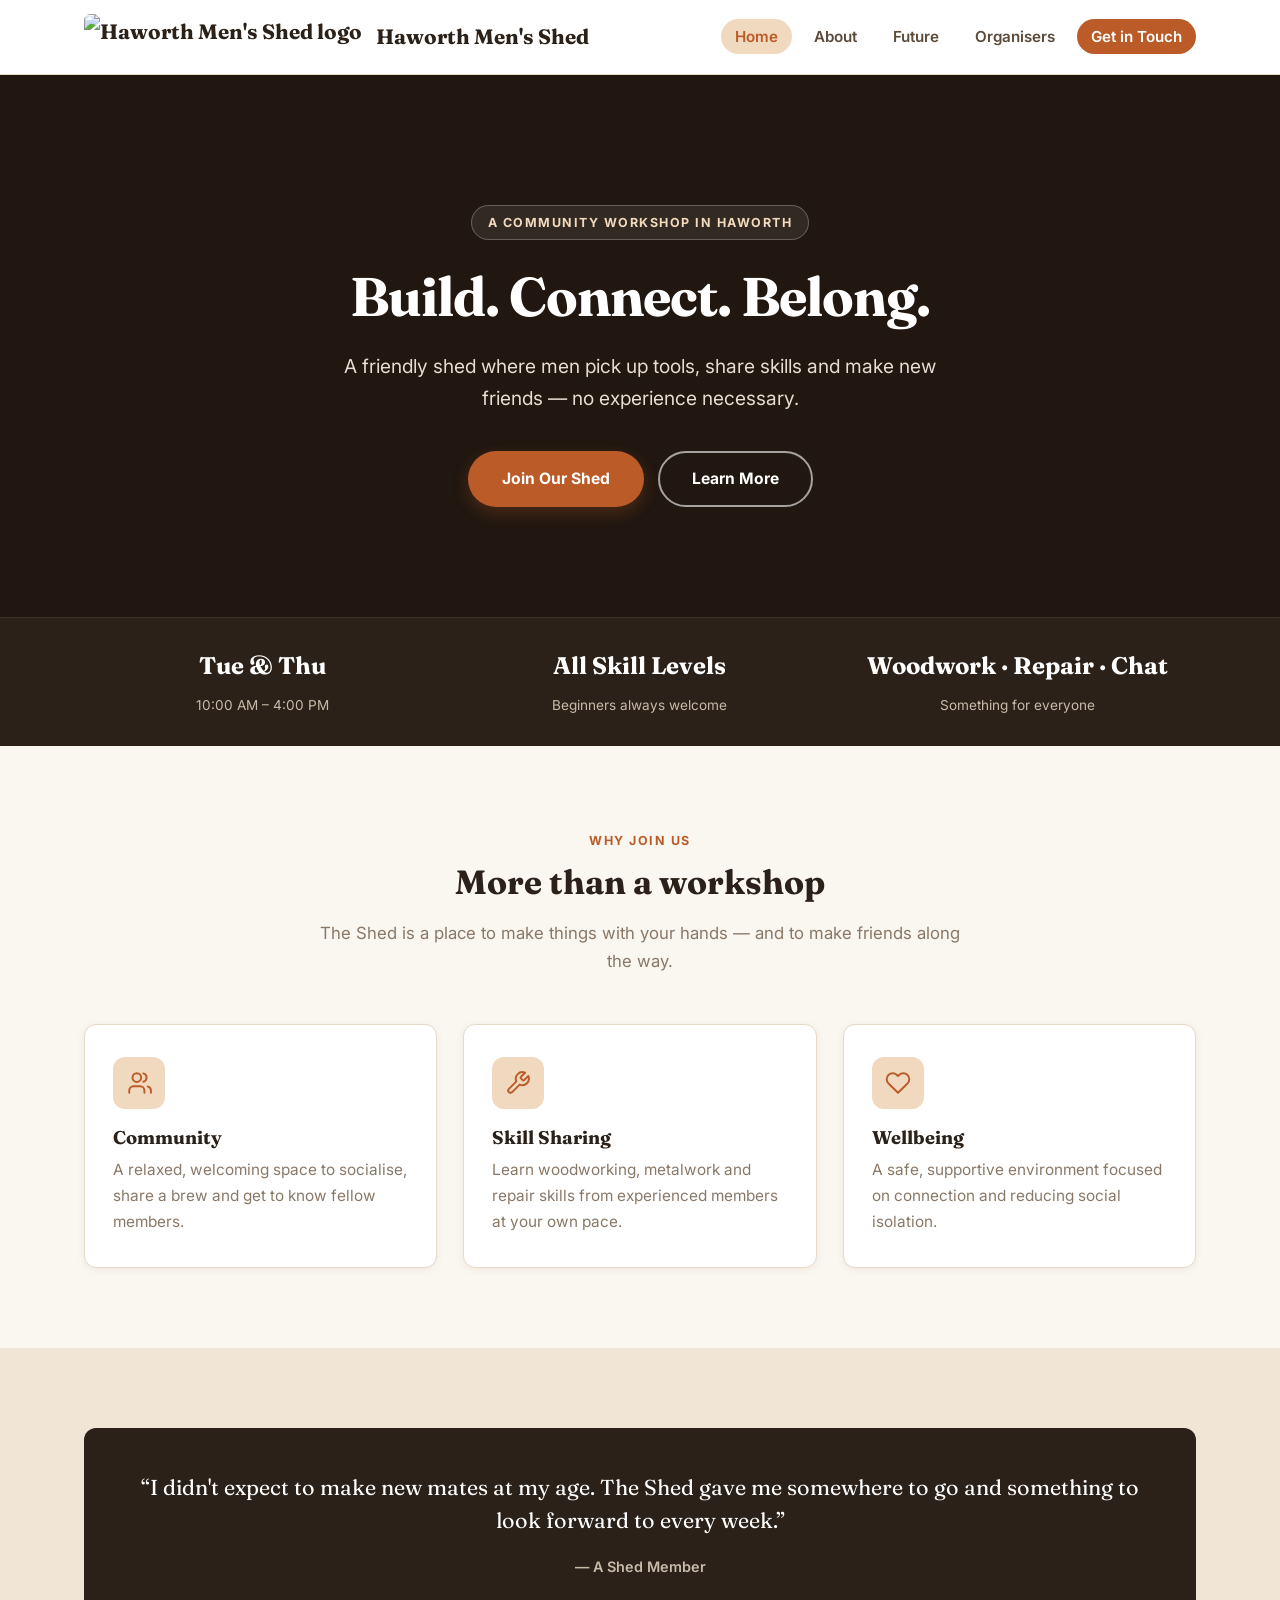
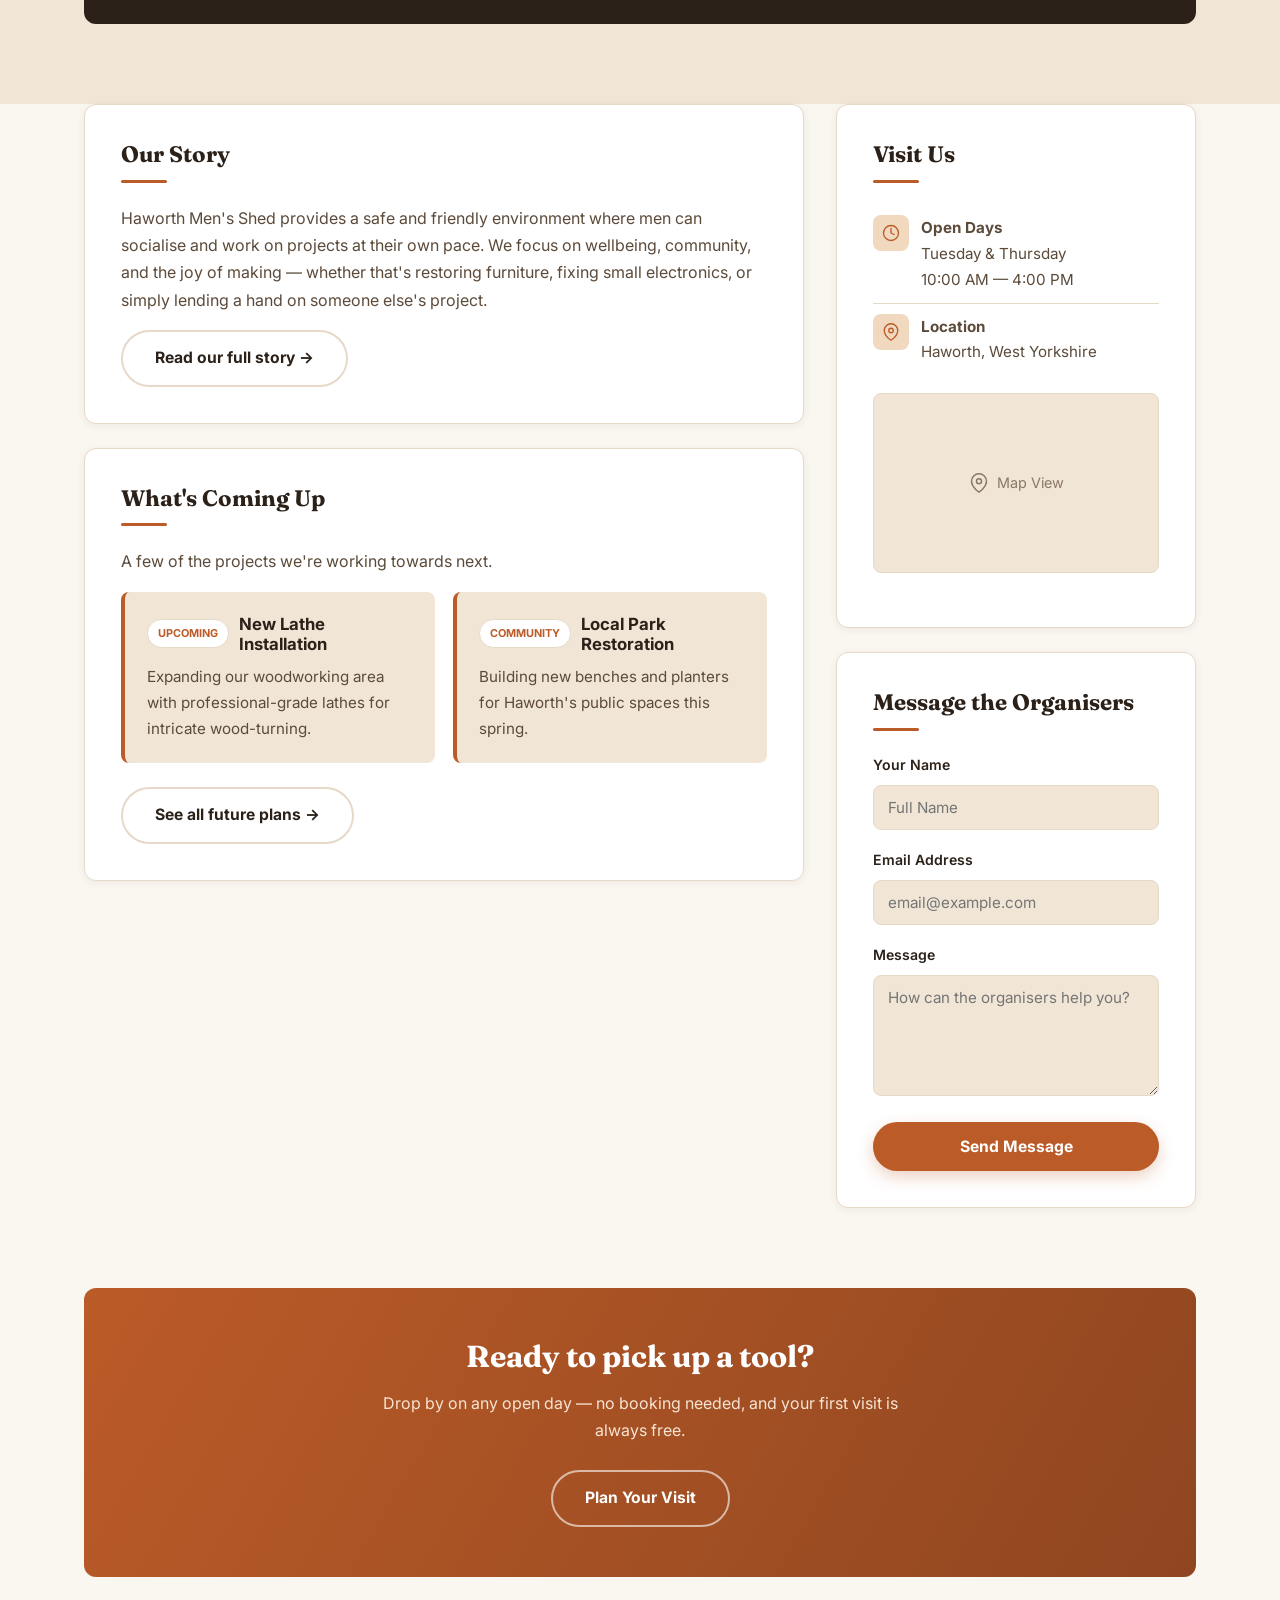
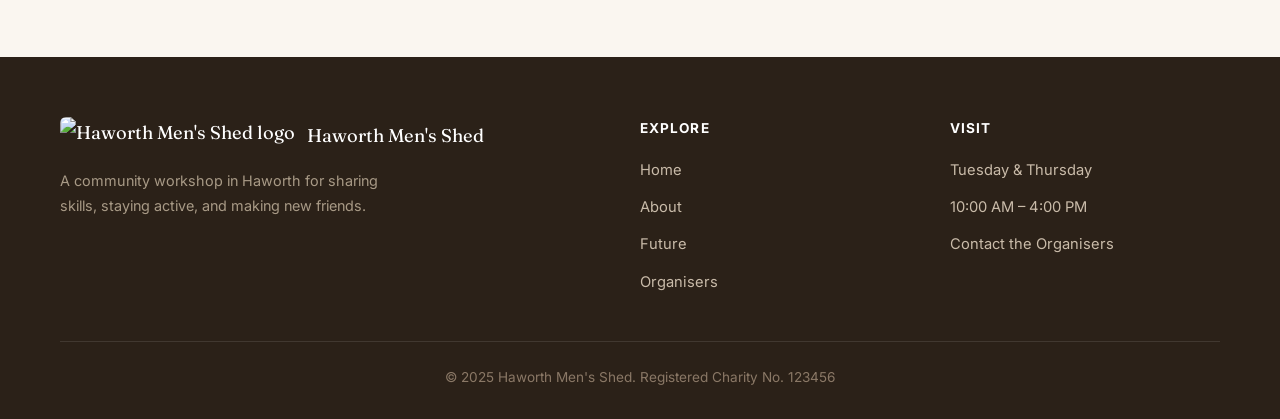
==== commit a1022b66: "Redesign site with a warm craftsman theme and shared stylesheet Extract shared styles into style.css" ====
--- a/index.html
+++ b/index.html
@@ -1,172 +1,202 @@
-<!DOCTYPE html>
-<html lang="en">
-<head>
-    <meta charset="UTF-8">
-    <meta name="viewport" content="width=device-width, initial-scale=1.0">
-    <title>Haworth Men's Shed</title>
-    
-    <link href="https://fonts.googleapis.com/css2?family=Inter:wght@400;600;700&display=swap" rel="stylesheet">
-
-    <style>
-        :root {
-            --primary: #f59e0b; 
-            --primary-hover: #d97706;
-            --dark: #1f2937;    
-            --light: #f3f4f6;   
-            --white: #ffffff;
-            --text-main: #374151;
-            --text-light: #6b7280;
-            --radius: 8px;
-            --shadow: 0 4px 6px -1px rgba(0, 0, 0, 0.1), 0 2px 4px -1px rgba(0, 0, 0, 0.06);
-        }
-
-        * { box-sizing: border-box; }
-        body { font-family: 'Inter', sans-serif; margin: 0; padding: 0; background-color: var(--light); color: var(--text-main); line-height: 1.7; }
-
-        header { background: var(--white); border-bottom: 1px solid #e5e7eb; position: sticky; top: 0; z-index: 100; }
-        .nav-container { max-width: 1200px; margin: 0 auto; padding: 10px 20px; display: flex; align-items: center; justify-content: space-between; }
-        
-        .logo-box { font-weight: 700; font-size: 1.4rem; color: var(--dark); text-transform: uppercase; display: flex; align-items: center; gap: 15px; }
-        .logo-box img { height: 50px; width: auto; display: block; }
-
-        nav ul { list-style: none; display: flex; align-items: center; gap: 25px; margin: 0; padding: 0; }
-        nav ul li a { color: var(--text-main); text-decoration: none; font-weight: 600; font-size: 0.95rem; transition: color 0.2s; }
-        nav ul li a:hover { color: var(--primary); }
-
-        .hero { 
-            background-color: var(--dark);
-            background-image: linear-gradient(rgba(31, 41, 55, 0.85), rgba(31, 41, 55, 0.85)), url('https://images.unsplash.com/photo-1581091226825-a6a2a5aee158?auto=format&fit=crop&q=80&w=2070');
-            background-size: cover; background-position: center; padding: 100px 20px; text-align: center; color: white; 
-        }
-        .hero h1 { font-size: 3.5rem; margin: 0; font-weight: 800; letter-spacing: -1px; }
-        .hero p { font-size: 1.25rem; color: #d1d5db; max-width: 700px; margin: 20px auto 35px auto; }
-
-        .btn { display: inline-block; text-decoration: none; font-weight: 600; border-radius: var(--radius); transition: all 0.2s ease; padding: 12px 30px; cursor: pointer; border: none; text-align: center; }
-        .btn-orange { background: var(--primary); color: white !important; box-shadow: 0 4px 6px rgba(245, 158, 11, 0.2); }
-        .btn-orange:hover { background: var(--primary-hover); transform: translateY(-2px); }
-
-        .container { max-width: 1200px; margin: 60px auto; padding: 0 20px; display: grid; grid-template-columns: 2fr 1fr; gap: 40px; }
-        .card { background: var(--white); padding: 40px; border-radius: var(--radius); box-shadow: var(--shadow); border: 1px solid #e5e7eb; margin-bottom: 30px; }
-
-        h3 { margin-top: 0; color: var(--dark); font-size: 1.6rem; margin-bottom: 25px; }
-        h3::after { content: ''; display: block; width: 50px; height: 4px; background: var(--primary); margin-top: 10px; border-radius: 2px; }
-
-        .activities-detailed { display: grid; grid-template-columns: 1fr 1fr; gap: 20px; margin-top: 20px; }
-        .activity-box { background: #f9fafb; padding: 20px; border-radius: var(--radius); border-left: 4px solid var(--primary); transition: transform 0.2s; }
-        .activity-box:hover { transform: scale(1.02); background: #fff; box-shadow: 0 5px 15px rgba(0,0,0,0.05); }
-        .activity-header { display: flex; justify-content: space-between; align-items: center; margin-bottom: 10px; }
-        .activity-box h4 { margin: 0; color: var(--dark); font-size: 1.1rem; }
-        .tag { font-size: 0.7rem; background: #e5e7eb; padding: 3px 8px; border-radius: 20px; text-transform: uppercase; font-weight: 700; color: var(--text-light); }
-
-        .map-placeholder { background: #e5e7eb; height: 200px; width: 100%; border-radius: var(--radius); display: flex; align-items: center; justify-content: center; color: var(--text-light); margin: 20px 0; }
-        label { display: block; margin-bottom: 8px; font-weight: 600; font-size: 0.9rem; }
-        input, textarea { width: 100%; padding: 12px; margin-bottom: 20px; border: 1px solid #d1d5db; border-radius: 6px; font-family: inherit; background: #f9fafb; }
-        
-        footer { background: var(--dark); color: #9ca3af; padding: 50px 20px; text-align: center; margin-top: 80px; }
-
-        @media (max-width: 900px) { .container { grid-template-columns: 1fr; } .hero h1 { font-size: 2.5rem; } .activities-detailed { grid-template-columns: 1fr; } }
-    </style>
-</head>
-<body>
-
-    <header>
-        <div class="nav-container">
-            <div class="logo-box">
-                <img src="logo.jpg" alt="Shed Logo">
-                Haworth Men's Shed
-            </div>
-            <nav>
-                <ul>
-                    <li><a href="about.html">About</a></li>
-                    <li><a href="future.html">Future</a></li>
-                    <li><a href="organisers.html">Organisers</a></li>
-                </ul>
-            </nav>
-        </div>
-    </header>
-
-    <section class="hero">
-        <h1>Build. Connect. Belong.</h1>
-        <p>A community workshop in Haworth for sharing skills and making new friends.</p>
-        <a href="join.html" class="btn btn-orange">Join Our Shed</a>
-    </section>
-
-    <div class="container">
-        <main>
-            <div class="card">
-                <h3>Our Story</h3>
-                <p>Haworth Men's Shed provides a safe and friendly environment where men can socialize and work on projects at their own pace. We focus on wellbeing, community, and the joy of making.</p>
-            </div>
-
-            <div class="card">
-                <h3>Future Projects & Goals</h3>
-                <p>We are always looking forward. Here is what we have planned for the coming months:</p>
-                
-                <div class="activities-detailed">
-                    <div class="activity-box">
-                        <div class="activity-header">
-                            <span class="tag">Upcoming</span>
-                            <h4>New Lathe Installation</h4>
-                        </div>
-                        <p>We are expanding our woodworking area with professional-grade lathes for more intricate wood-turning projects.</p>
-                    </div>
-
-                    <div class="activity-box">
-                        <div class="activity-header">
-                            <span class="tag">Community</span>
-                            <h4>Local Park Restoration</h4>
-                        </div>
-                        <p>Our team will be building new benches and planters for Haworth's public spaces this spring.</p>
-                    </div>
-
-                    <div class="activity-box">
-                        <div class="activity-header">
-                            <span class="tag">Learning</span>
-                            <h4>Electronics Workshop</h4>
-                        </div>
-                        <p>Starting next month, we'll be hosting sessions on basic circuit repair and soldering.</p>
-                    </div>
-
-                    <div class="activity-box">
-                        <div class="activity-header">
-                            <span class="tag">Expansion</span>
-                            <h4>Greenhouse Project</h4>
-                        </div>
-                        <p>Plans are in motion to build a sustainable greenhouse to help with our gardening and planting initiatives.</p>
-                    </div>
-                </div>
-            </div>
-        </main>
-
-        <aside>
-            <div class="card">
-                <h3>Visit Us</h3>
-                <p><strong>Open Days:</strong><br>Tuesday & Thursday<br>10:00 AM — 4:00 PM</p>
-                <div class="map-placeholder">Map View</div>
-            </div>
-
-            <div class="card">
-                <h3>Message the Organisers</h3>
-                <form action="https://formspree.io/f/mdanwrvj" method="POST">
-                    <label>Your Name</label>
-                    <input type="text" name="name" required placeholder="Full Name">
-                    
-                    <label>Email Address</label>
-                    <input type="email" name="_replyto" required placeholder="email@example.com">
-                    
-                    <label>Message</label>
-                    <textarea name="message" rows="5" required placeholder="How can the organisers help you?"></textarea>
-                    
-                    <button type="submit" class="btn btn-orange" style="width: 100%;">Send Message</button>
-                </form>
-            </div>
-        </aside>
-    </div>
-
-    <footer>
-        <p>&copy; 2025 Haworth Men's Shed. Registered Charity No. 123456</p>
-    </footer>
-
-</body>
-</html>
-
+<!DOCTYPE html>
+<html lang="en">
+<head>
+    <meta charset="UTF-8">
+    <meta name="viewport" content="width=device-width, initial-scale=1.0">
+    <title>Haworth Men's Shed — Build. Connect. Belong.</title>
+    <meta name="description" content="Haworth Men's Shed is a friendly community workshop where men meet, share skills and work on projects together. Open Tuesdays and Thursdays.">
+
+    <link rel="preconnect" href="https://fonts.googleapis.com">
+    <link href="https://fonts.googleapis.com/css2?family=Fraunces:wght@600;700;900&family=Inter:wght@400;500;600;700&display=swap" rel="stylesheet">
+    <link rel="stylesheet" href="style.css">
+</head>
+<body>
+
+    <header class="site-header">
+        <div class="nav-container">
+            <a href="index.html" class="logo-box">
+                <img src="logo.jpg" alt="Haworth Men's Shed logo">
+                Haworth Men's Shed
+            </a>
+            <nav class="main-nav">
+                <ul>
+                    <li><a href="index.html" aria-current="page">Home</a></li>
+                    <li><a href="about.html">About</a></li>
+                    <li><a href="future.html">Future</a></li>
+                    <li><a href="organisers.html">Organisers</a></li>
+                    <li><a href="#contact" class="nav-cta">Get in Touch</a></li>
+                </ul>
+            </nav>
+        </div>
+    </header>
+
+    <section class="hero">
+        <span class="hero-badge">A Community Workshop in Haworth</span>
+        <h1>Build. Connect. Belong.</h1>
+        <p>A friendly shed where men pick up tools, share skills and make new friends — no experience necessary.</p>
+        <div class="hero-actions">
+            <a href="#contact" class="btn btn-primary">Join Our Shed</a>
+            <a href="about.html" class="btn btn-outline">Learn More</a>
+        </div>
+    </section>
+
+    <div class="stat-strip">
+        <div class="wrap">
+            <div class="stat-item"><strong>Tue & Thu</strong><span>10:00 AM – 4:00 PM</span></div>
+            <div class="stat-item"><strong>All Skill Levels</strong><span>Beginners always welcome</span></div>
+            <div class="stat-item"><strong>Woodwork · Repair · Chat</strong><span>Something for everyone</span></div>
+        </div>
+    </div>
+
+    <section class="section">
+        <div class="wrap">
+            <div class="section-head">
+                <span class="kicker">Why Join Us</span>
+                <h2>More than a workshop</h2>
+                <p>The Shed is a place to make things with your hands — and to make friends along the way.</p>
+            </div>
+            <div class="feature-grid">
+                <div class="feature-card">
+                    <div class="icon-badge">
+                        <svg viewBox="0 0 24 24" fill="none" stroke="currentColor" stroke-width="1.8" stroke-linecap="round" stroke-linejoin="round"><path d="M17 21v-2a4 4 0 0 0-4-4H7a4 4 0 0 0-4 4v2"/><circle cx="10" cy="7" r="4"/><path d="M23 21v-2a4 4 0 0 0-3-3.87"/><path d="M16 3.13a4 4 0 0 1 0 7.75"/></svg>
+                    </div>
+                    <h3>Community</h3>
+                    <p>A relaxed, welcoming space to socialise, share a brew and get to know fellow members.</p>
+                </div>
+                <div class="feature-card">
+                    <div class="icon-badge">
+                        <svg viewBox="0 0 24 24" fill="none" stroke="currentColor" stroke-width="1.8" stroke-linecap="round" stroke-linejoin="round"><path d="M14.7 6.3a1 1 0 0 0 0 1.4l1.6 1.6a1 1 0 0 0 1.4 0l3.77-3.77a6 6 0 0 1-7.94 7.94l-6.91 6.91a2.12 2.12 0 0 1-3-3l6.91-6.91a6 6 0 0 1 7.94-7.94l-3.76 3.76z"/></svg>
+                    </div>
+                    <h3>Skill Sharing</h3>
+                    <p>Learn woodworking, metalwork and repair skills from experienced members at your own pace.</p>
+                </div>
+                <div class="feature-card">
+                    <div class="icon-badge">
+                        <svg viewBox="0 0 24 24" fill="none" stroke="currentColor" stroke-width="1.8" stroke-linecap="round" stroke-linejoin="round"><path d="M20.8 4.6a5.5 5.5 0 0 0-7.8 0L12 5.6l-1-1a5.5 5.5 0 1 0-7.8 7.8l1 1L12 21l7.8-7.6 1-1a5.5 5.5 0 0 0 0-7.8z"/></svg>
+                    </div>
+                    <h3>Wellbeing</h3>
+                    <p>A safe, supportive environment focused on connection and reducing social isolation.</p>
+                </div>
+            </div>
+        </div>
+    </section>
+
+    <section class="section section-alt">
+        <div class="wrap">
+            <div class="quote-block">
+                <p>&ldquo;I didn't expect to make new mates at my age. The Shed gave me somewhere to go and something to look forward to every week.&rdquo;</p>
+                <span>— A Shed Member</span>
+            </div>
+        </div>
+    </section>
+
+    <div class="split" id="contact">
+        <main class="stack">
+            <div class="card">
+                <h3 class="card-title">Our Story</h3>
+                <p>Haworth Men's Shed provides a safe and friendly environment where men can socialise and work on projects at their own pace. We focus on wellbeing, community, and the joy of making — whether that's restoring furniture, fixing small electronics, or simply lending a hand on someone else's project.</p>
+                <a href="about.html" class="btn btn-outline-dark">Read our full story →</a>
+            </div>
+
+            <div class="card">
+                <h3 class="card-title">What's Coming Up</h3>
+                <p>A few of the projects we're working towards next.</p>
+                <div class="activities-detailed">
+                    <div class="activity-box">
+                        <div class="activity-header">
+                            <span class="tag">Upcoming</span>
+                            <h4>New Lathe Installation</h4>
+                        </div>
+                        <p>Expanding our woodworking area with professional-grade lathes for intricate wood-turning.</p>
+                    </div>
+                    <div class="activity-box">
+                        <div class="activity-header">
+                            <span class="tag">Community</span>
+                            <h4>Local Park Restoration</h4>
+                        </div>
+                        <p>Building new benches and planters for Haworth's public spaces this spring.</p>
+                    </div>
+                </div>
+                <a href="future.html" class="btn btn-outline-dark" style="margin-top: 24px;">See all future plans →</a>
+            </div>
+        </main>
+
+        <aside class="stack">
+            <div class="card">
+                <h3 class="card-title">Visit Us</h3>
+                <ul class="visit-list">
+                    <li>
+                        <span class="icon-badge"><svg viewBox="0 0 24 24" fill="none" stroke="currentColor" stroke-width="1.8" stroke-linecap="round" stroke-linejoin="round"><circle cx="12" cy="12" r="10"/><polyline points="12 6 12 12 16 14"/></svg></span>
+                        <div><strong>Open Days</strong><br>Tuesday & Thursday<br>10:00 AM — 4:00 PM</div>
+                    </li>
+                    <li>
+                        <span class="icon-badge"><svg viewBox="0 0 24 24" fill="none" stroke="currentColor" stroke-width="1.8" stroke-linecap="round" stroke-linejoin="round"><path d="M21 10c0 7-9 13-9 13s-9-6-9-13a9 9 0 0 1 18 0z"/><circle cx="12" cy="10" r="3"/></svg></span>
+                        <div><strong>Location</strong><br>Haworth, West Yorkshire</div>
+                    </li>
+                </ul>
+                <div class="map-placeholder">
+                    <svg width="20" height="20" viewBox="0 0 24 24" fill="none" stroke="currentColor" stroke-width="1.8"><path d="M21 10c0 7-9 13-9 13s-9-6-9-13a9 9 0 0 1 18 0z"/><circle cx="12" cy="10" r="3"/></svg>
+                    Map View
+                </div>
+            </div>
+
+            <div class="card">
+                <h3 class="card-title">Message the Organisers</h3>
+                <form action="https://formspree.io/f/mdanwrvj" method="POST">
+                    <label>Your Name</label>
+                    <input type="text" name="name" required placeholder="Full Name">
+
+                    <label>Email Address</label>
+                    <input type="email" name="_replyto" required placeholder="email@example.com">
+
+                    <label>Message</label>
+                    <textarea name="message" rows="5" required placeholder="How can the organisers help you?"></textarea>
+
+                    <button type="submit" class="btn btn-primary btn-block">Send Message</button>
+                </form>
+            </div>
+        </aside>
+    </div>
+
+    <section class="section" style="padding-top: 0;">
+        <div class="wrap">
+            <div class="cta-banner">
+                <h2>Ready to pick up a tool?</h2>
+                <p>Drop by on any open day — no booking needed, and your first visit is always free.</p>
+                <a href="about.html" class="btn btn-outline">Plan Your Visit</a>
+            </div>
+        </div>
+    </section>
+
+    <footer class="site-footer">
+        <div class="footer-grid">
+            <div>
+                <div class="footer-brand">
+                    <img src="logo.jpg" alt="Haworth Men's Shed logo">
+                    Haworth Men's Shed
+                </div>
+                <p>A community workshop in Haworth for sharing skills, staying active, and making new friends.</p>
+            </div>
+            <div>
+                <h5>Explore</h5>
+                <ul>
+                    <li><a href="index.html">Home</a></li>
+                    <li><a href="about.html">About</a></li>
+                    <li><a href="future.html">Future</a></li>
+                    <li><a href="organisers.html">Organisers</a></li>
+                </ul>
+            </div>
+            <div>
+                <h5>Visit</h5>
+                <ul>
+                    <li><a href="#contact">Tuesday & Thursday</a></li>
+                    <li><a href="#contact">10:00 AM – 4:00 PM</a></li>
+                    <li><a href="#contact">Contact the Organisers</a></li>
+                </ul>
+            </div>
+        </div>
+        <p class="footer-bottom">&copy; 2025 Haworth Men's Shed. Registered Charity No. 123456</p>
+    </footer>
+
+</body>
+</html>
--- a/style.css
+++ b/style.css
@@ -0,0 +1,425 @@
+/* ==========================================================================
+   Haworth Men's Shed — shared styles
+   ========================================================================== */
+
+:root {
+  --ink: #2b2118;
+  --ink-soft: #5c4a3a;
+  --muted: #8a7866;
+  --bg: #faf6f0;
+  --bg-alt: #f1e6d6;
+  --surface: #ffffff;
+  --accent: #bb5b28;
+  --accent-hover: #9c4a1f;
+  --accent-soft: #f1d9c0;
+  --accent-soft-2: #fbeee0;
+  --line: #e6d9c8;
+  --radius: 12px;
+  --radius-sm: 8px;
+  --shadow-sm: 0 2px 8px rgba(43, 33, 24, 0.06);
+  --shadow-md: 0 10px 30px rgba(43, 33, 24, 0.12);
+  --font-display: 'Fraunces', Georgia, serif;
+  --font-body: 'Inter', sans-serif;
+}
+
+* { box-sizing: border-box; }
+
+html { scroll-behavior: smooth; }
+
+body {
+  font-family: var(--font-body);
+  margin: 0;
+  padding: 0;
+  background-color: var(--bg);
+  color: var(--ink-soft);
+  line-height: 1.7;
+  -webkit-font-smoothing: antialiased;
+}
+
+img { max-width: 100%; display: block; }
+
+h1, h2, h3, h4 { font-family: var(--font-display); color: var(--ink); line-height: 1.2; margin: 0 0 .5em 0; }
+
+a { color: inherit; }
+
+.wrap { max-width: 1160px; margin: 0 auto; padding: 0 24px; }
+
+/* ---------- Header ---------- */
+header.site-header {
+  background: var(--surface);
+  border-bottom: 1px solid var(--line);
+  position: sticky;
+  top: 0;
+  z-index: 100;
+}
+.nav-container {
+  max-width: 1160px;
+  margin: 0 auto;
+  padding: 14px 24px;
+  display: flex;
+  align-items: center;
+  justify-content: space-between;
+}
+.logo-box {
+  font-family: var(--font-display);
+  font-weight: 700;
+  font-size: 1.3rem;
+  color: var(--ink);
+  display: flex;
+  align-items: center;
+  gap: 14px;
+  text-decoration: none;
+}
+.logo-box img { height: 46px; width: auto; border-radius: 6px; }
+
+nav.main-nav ul {
+  list-style: none;
+  display: flex;
+  align-items: center;
+  gap: 8px;
+  margin: 0;
+  padding: 0;
+}
+nav.main-nav ul li a {
+  color: var(--ink-soft);
+  text-decoration: none;
+  font-weight: 600;
+  font-size: 0.95rem;
+  padding: 8px 14px;
+  border-radius: 999px;
+  transition: color .2s, background .2s;
+}
+nav.main-nav ul li a:hover { color: var(--accent); background: var(--accent-soft-2); }
+nav.main-nav ul li a[aria-current="page"] { color: var(--accent); background: var(--accent-soft); }
+
+.nav-cta {
+  background: var(--accent) !important;
+  color: #fff !important;
+}
+.nav-cta:hover { background: var(--accent-hover) !important; color: #fff !important; }
+
+/* ---------- Buttons ---------- */
+.btn {
+  display: inline-block;
+  text-decoration: none;
+  font-weight: 700;
+  border-radius: 999px;
+  transition: all .2s ease;
+  padding: 13px 32px;
+  cursor: pointer;
+  border: 2px solid transparent;
+  text-align: center;
+  font-size: 0.98rem;
+  font-family: var(--font-body);
+}
+.btn-primary { background: var(--accent); color: #fff !important; box-shadow: 0 6px 16px rgba(187, 91, 40, 0.28); }
+.btn-primary:hover { background: var(--accent-hover); transform: translateY(-2px); }
+.btn-outline { border-color: rgba(255,255,255,0.6); color: #fff !important; }
+.btn-outline:hover { background: rgba(255,255,255,0.12); transform: translateY(-2px); }
+.btn-outline-dark { border-color: var(--line); color: var(--ink) !important; }
+.btn-outline-dark:hover { border-color: var(--accent); color: var(--accent) !important; }
+.btn-block { width: 100%; }
+
+/* ---------- Hero (home) ---------- */
+.hero {
+  position: relative;
+  background-color: var(--ink);
+  background-image:
+    linear-gradient(rgba(30, 21, 14, 0.82), rgba(30, 21, 14, 0.82)),
+    url('https://images.unsplash.com/photo-1581091226825-a6a2a5aee158?auto=format&fit=crop&q=80&w=2070');
+  background-size: cover;
+  background-position: center;
+  padding: 130px 24px 110px;
+  text-align: center;
+  color: #fff;
+}
+.hero-badge {
+  display: inline-block;
+  font-size: 0.78rem;
+  letter-spacing: .12em;
+  text-transform: uppercase;
+  font-weight: 700;
+  color: #f3d9bd;
+  background: rgba(255,255,255,0.08);
+  border: 1px solid rgba(255,255,255,0.25);
+  padding: 6px 16px;
+  border-radius: 999px;
+  margin-bottom: 24px;
+}
+.hero h1 { font-size: 3.4rem; margin: 0; font-weight: 700; letter-spacing: -1px; color: #fff; }
+.hero p { font-size: 1.2rem; color: #e7ddd0; max-width: 620px; margin: 20px auto 36px auto; }
+.hero-actions { display: flex; gap: 14px; justify-content: center; flex-wrap: wrap; }
+
+/* ---------- Page banner (sub-pages) ---------- */
+.page-banner {
+  position: relative;
+  background-color: var(--ink);
+  background-image:
+    linear-gradient(rgba(30, 21, 14, 0.85), rgba(30, 21, 14, 0.85)),
+    url('https://images.unsplash.com/photo-1504148455328-c376907d081c?auto=format&fit=crop&q=80&w=2070');
+  background-size: cover;
+  background-position: center;
+  color: #fff;
+  padding: 72px 24px;
+  text-align: center;
+}
+.page-banner .kicker { text-transform: uppercase; letter-spacing: .14em; font-size: .78rem; font-weight: 700; color: #f3d9bd; margin-bottom: 10px; }
+.page-banner h1 { color: #fff; margin: 0; font-size: 2.6rem; }
+.page-banner p { color: #e7ddd0; max-width: 620px; margin: 14px auto 0; font-size: 1.05rem; }
+
+/* ---------- Stat strip ---------- */
+.stat-strip {
+  background: var(--ink);
+  border-top: 1px solid rgba(255,255,255,0.08);
+}
+.stat-strip .wrap {
+  display: grid;
+  grid-template-columns: repeat(3, 1fr);
+  gap: 20px;
+  padding: 28px 24px;
+}
+.stat-item { text-align: center; color: #e7ddd0; }
+.stat-item strong { display: block; font-family: var(--font-display); font-size: 1.5rem; color: #fff; margin-bottom: 4px; }
+.stat-item span { font-size: 0.85rem; color: #c9bba9; }
+
+/* ---------- Sections ---------- */
+.section { padding: 80px 24px; }
+.section-alt { background: var(--bg-alt); }
+.section-head { max-width: 640px; margin: 0 auto 48px; text-align: center; }
+.kicker {
+  display: inline-block;
+  text-transform: uppercase;
+  letter-spacing: .12em;
+  font-size: 0.78rem;
+  font-weight: 700;
+  color: var(--accent);
+  margin-bottom: 10px;
+}
+.section-head h2 { font-size: 2.1rem; }
+.section-head p { color: var(--muted); font-size: 1.05rem; margin-top: 10px; }
+
+/* ---------- Cards ---------- */
+.card {
+  background: var(--surface);
+  padding: 36px;
+  border-radius: var(--radius);
+  box-shadow: var(--shadow-sm);
+  border: 1px solid var(--line);
+}
+
+.feature-grid { display: grid; grid-template-columns: repeat(3, 1fr); gap: 26px; }
+.feature-card {
+  background: var(--surface);
+  border: 1px solid var(--line);
+  border-radius: var(--radius);
+  padding: 32px 28px;
+  box-shadow: var(--shadow-sm);
+  transition: transform .2s, box-shadow .2s;
+}
+.feature-card:hover { transform: translateY(-4px); box-shadow: var(--shadow-md); }
+.icon-badge {
+  width: 52px; height: 52px;
+  border-radius: 12px;
+  background: var(--accent-soft);
+  display: flex; align-items: center; justify-content: center;
+  margin-bottom: 18px;
+  color: var(--accent);
+}
+.icon-badge svg { width: 26px; height: 26px; }
+.feature-card h3 { font-size: 1.15rem; margin-bottom: 8px; }
+.feature-card p { margin: 0; color: var(--muted); font-size: 0.96rem; }
+
+/* ---------- Layout: main + aside ---------- */
+.split {
+  max-width: 1160px;
+  margin: 0 auto;
+  padding: 0 24px 80px;
+  display: grid;
+  grid-template-columns: 2fr 1fr;
+  gap: 32px;
+}
+.stack > * + * { margin-top: 24px; }
+
+h3.card-title { margin-top: 0; color: var(--ink); font-size: 1.4rem; margin-bottom: 22px; position: relative; }
+h3.card-title::after { content: ''; display: block; width: 46px; height: 3px; background: var(--accent); margin-top: 12px; border-radius: 2px; }
+
+/* ---------- Activity / project cards ---------- */
+.activities-detailed { display: grid; grid-template-columns: 1fr 1fr; gap: 18px; margin-top: 6px; }
+.activity-box {
+  background: var(--bg-alt);
+  padding: 22px;
+  border-radius: var(--radius-sm);
+  border-left: 4px solid var(--accent);
+  transition: transform .2s, box-shadow .2s;
+}
+.activity-box:hover { transform: translateY(-3px); box-shadow: var(--shadow-sm); background: var(--accent-soft-2); }
+.activity-header { display: flex; justify-content: space-between; align-items: center; margin-bottom: 10px; gap: 10px; }
+.activity-box h4 { margin: 0; color: var(--ink); font-size: 1.05rem; font-family: var(--font-body); font-weight: 700; }
+.activity-box p { margin: 0; font-size: 0.95rem; }
+.tag {
+  font-size: 0.68rem;
+  background: var(--surface);
+  border: 1px solid var(--line);
+  padding: 4px 10px;
+  border-radius: 20px;
+  text-transform: uppercase;
+  font-weight: 700;
+  color: var(--accent);
+  white-space: nowrap;
+}
+
+/* ---------- Quote / testimonial ---------- */
+.quote-block {
+  background: var(--ink);
+  color: #f3ece1;
+  border-radius: var(--radius);
+  padding: 44px;
+  text-align: center;
+  position: relative;
+}
+.quote-block p { font-family: var(--font-display); font-size: 1.35rem; line-height: 1.5; margin: 0 0 16px; color: #fff; }
+.quote-block span { color: #c9bba9; font-size: 0.9rem; font-weight: 600; }
+
+/* ---------- Vision grid (about) ---------- */
+.vision-grid { display: grid; grid-template-columns: 1fr 1fr; gap: 22px; margin-top: 26px; }
+.vision-item { background: var(--bg-alt); padding: 24px; border-radius: var(--radius-sm); border: 1px solid var(--line); }
+.vision-item .icon-badge { margin-bottom: 14px; }
+.vision-item h4 { margin: 0 0 8px 0; color: var(--ink); font-size: 1.05rem; font-family: var(--font-body); font-weight: 700; }
+.vision-item p { margin: 0; font-size: 0.95rem; }
+
+/* ---------- Timeline (about) ---------- */
+.timeline { margin-top: 30px; border-left: 2px solid var(--line); padding-left: 28px; }
+.timeline-item { position: relative; padding-bottom: 26px; }
+.timeline-item:last-child { padding-bottom: 0; }
+.timeline-item::before {
+  content: '';
+  position: absolute;
+  left: -33.5px;
+  top: 4px;
+  width: 12px; height: 12px;
+  border-radius: 50%;
+  background: var(--accent);
+  border: 3px solid var(--bg);
+  box-shadow: 0 0 0 2px var(--accent);
+}
+.timeline-item h4 { margin: 0 0 4px; font-family: var(--font-body); font-size: 1rem; color: var(--ink); }
+.timeline-item p { margin: 0; font-size: 0.93rem; }
+
+/* ---------- Team / organisers ---------- */
+.team-grid { display: grid; grid-template-columns: repeat(2, 1fr); gap: 24px; }
+.team-card {
+  background: var(--surface);
+  border: 1px solid var(--line);
+  border-radius: var(--radius);
+  padding: 30px;
+  box-shadow: var(--shadow-sm);
+  display: flex;
+  gap: 20px;
+  align-items: flex-start;
+}
+.avatar {
+  flex-shrink: 0;
+  width: 62px; height: 62px;
+  border-radius: 50%;
+  background: var(--accent-soft);
+  color: var(--accent-hover);
+  font-family: var(--font-display);
+  font-weight: 700;
+  font-size: 1.2rem;
+  display: flex; align-items: center; justify-content: center;
+}
+.team-card h4 { margin: 0 0 2px; font-size: 1.08rem; }
+.team-card .role { display: block; color: var(--accent); font-weight: 700; font-size: 0.82rem; text-transform: uppercase; letter-spacing: .05em; margin-bottom: 10px; }
+.team-card p { margin: 0; font-size: 0.93rem; }
+
+.team-note {
+  margin-top: 34px;
+  padding: 20px 24px;
+  background: var(--accent-soft-2);
+  border: 1px dashed var(--accent-soft);
+  border-radius: var(--radius-sm);
+  font-size: 0.92rem;
+  color: var(--ink-soft);
+}
+
+/* ---------- CTA banner ---------- */
+.cta-banner {
+  background: linear-gradient(120deg, var(--accent) 0%, #8f4620 100%);
+  color: #fff;
+  border-radius: var(--radius);
+  padding: 50px 40px;
+  text-align: center;
+}
+.cta-banner h2 { color: #fff; font-size: 1.9rem; }
+.cta-banner p { color: #f8e4d3; max-width: 520px; margin: 10px auto 26px; }
+
+/* ---------- Map + form ---------- */
+.map-placeholder {
+  background: var(--bg-alt);
+  border: 1px solid var(--line);
+  height: 180px;
+  width: 100%;
+  border-radius: var(--radius-sm);
+  display: flex;
+  align-items: center;
+  justify-content: center;
+  color: var(--muted);
+  margin: 18px 0;
+  font-size: 0.9rem;
+  gap: 8px;
+}
+
+label { display: block; margin-bottom: 8px; font-weight: 600; font-size: 0.88rem; color: var(--ink); }
+input, textarea {
+  width: 100%;
+  padding: 12px 14px;
+  margin-bottom: 18px;
+  border: 1px solid var(--line);
+  border-radius: var(--radius-sm);
+  font-family: inherit;
+  background: var(--bg-alt);
+  font-size: 0.95rem;
+  color: var(--ink);
+}
+input:focus, textarea:focus { outline: none; border-color: var(--accent); background: var(--surface); }
+
+.visit-list { list-style: none; margin: 0; padding: 0; }
+.visit-list li { display: flex; gap: 12px; padding: 10px 0; border-bottom: 1px solid var(--line); font-size: 0.95rem; }
+.visit-list li:last-child { border-bottom: none; }
+.visit-list .icon-badge { width: 36px; height: 36px; border-radius: 8px; flex-shrink: 0; margin: 0; }
+.visit-list .icon-badge svg { width: 18px; height: 18px; }
+
+/* ---------- Footer ---------- */
+footer.site-footer { background: var(--ink); color: #c9bba9; padding: 60px 24px 30px; margin-top: 0; }
+.footer-grid {
+  max-width: 1160px; margin: 0 auto;
+  display: grid; grid-template-columns: 2fr 1fr 1fr; gap: 40px;
+  padding-bottom: 36px; border-bottom: 1px solid rgba(255,255,255,0.1);
+}
+.footer-brand { display: flex; align-items: center; gap: 12px; font-family: var(--font-display); font-size: 1.15rem; color: #fff; margin-bottom: 12px; }
+.footer-brand img { height: 38px; border-radius: 6px; }
+.footer-grid p { font-size: 0.9rem; color: #a89a86; max-width: 320px; }
+.footer-grid h5 { color: #fff; font-family: var(--font-body); font-size: 0.85rem; text-transform: uppercase; letter-spacing: .08em; margin: 0 0 16px; }
+.footer-grid ul { list-style: none; margin: 0; padding: 0; }
+.footer-grid ul li { margin-bottom: 10px; }
+.footer-grid ul li a { color: #c9bba9; text-decoration: none; font-size: 0.92rem; }
+.footer-grid ul li a:hover { color: var(--accent-soft); }
+.footer-bottom { max-width: 1160px; margin: 24px auto 0; text-align: center; font-size: 0.85rem; color: #8a7866; }
+
+/* ---------- Responsive ---------- */
+@media (max-width: 900px) {
+  .split { grid-template-columns: 1fr; }
+  .hero h1 { font-size: 2.4rem; }
+  .activities-detailed { grid-template-columns: 1fr; }
+  .feature-grid { grid-template-columns: 1fr; }
+  .vision-grid { grid-template-columns: 1fr; }
+  .team-grid { grid-template-columns: 1fr; }
+  .stat-strip .wrap { grid-template-columns: 1fr; gap: 14px; }
+  .footer-grid { grid-template-columns: 1fr; gap: 30px; }
+  nav.main-nav ul { flex-wrap: wrap; justify-content: center; }
+}
+@media (max-width: 600px) {
+  .nav-container { flex-direction: column; gap: 12px; }
+  .hero { padding: 90px 20px 80px; }
+  .hero h1 { font-size: 2rem; }
+}
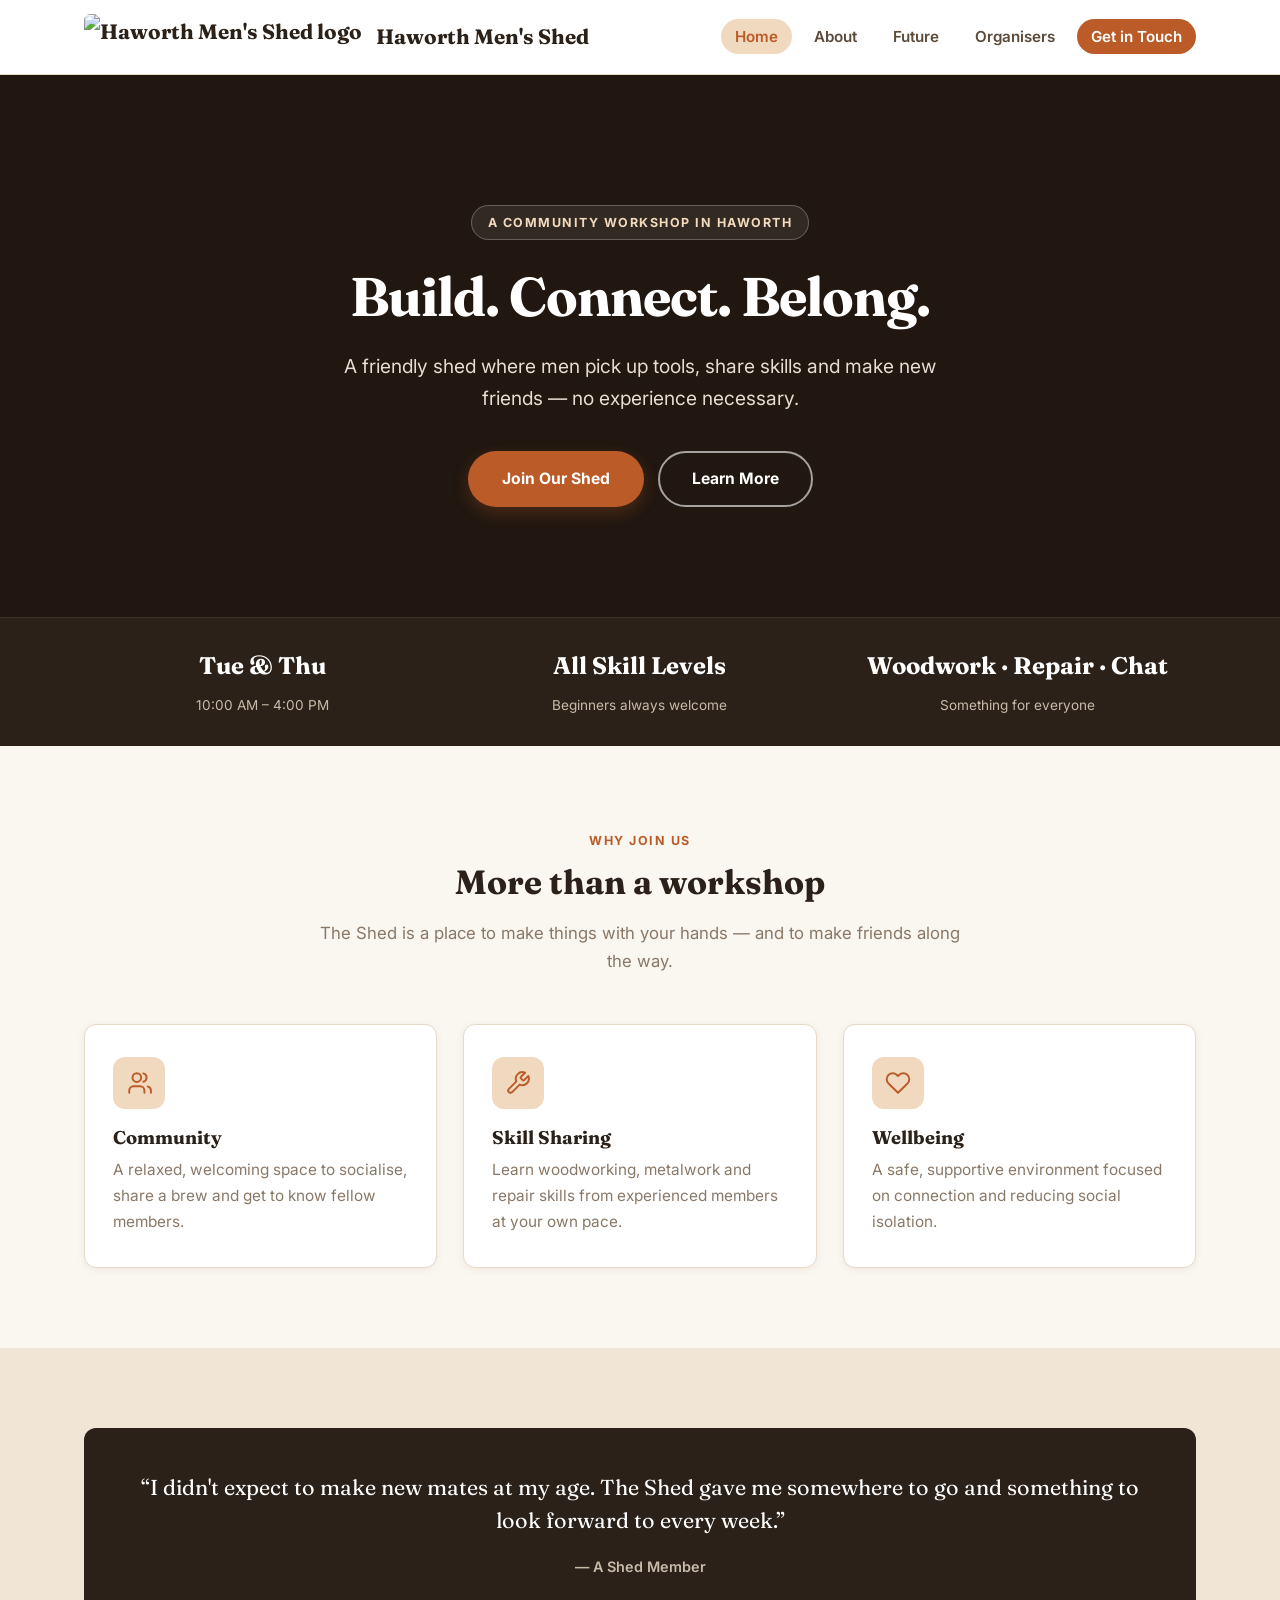
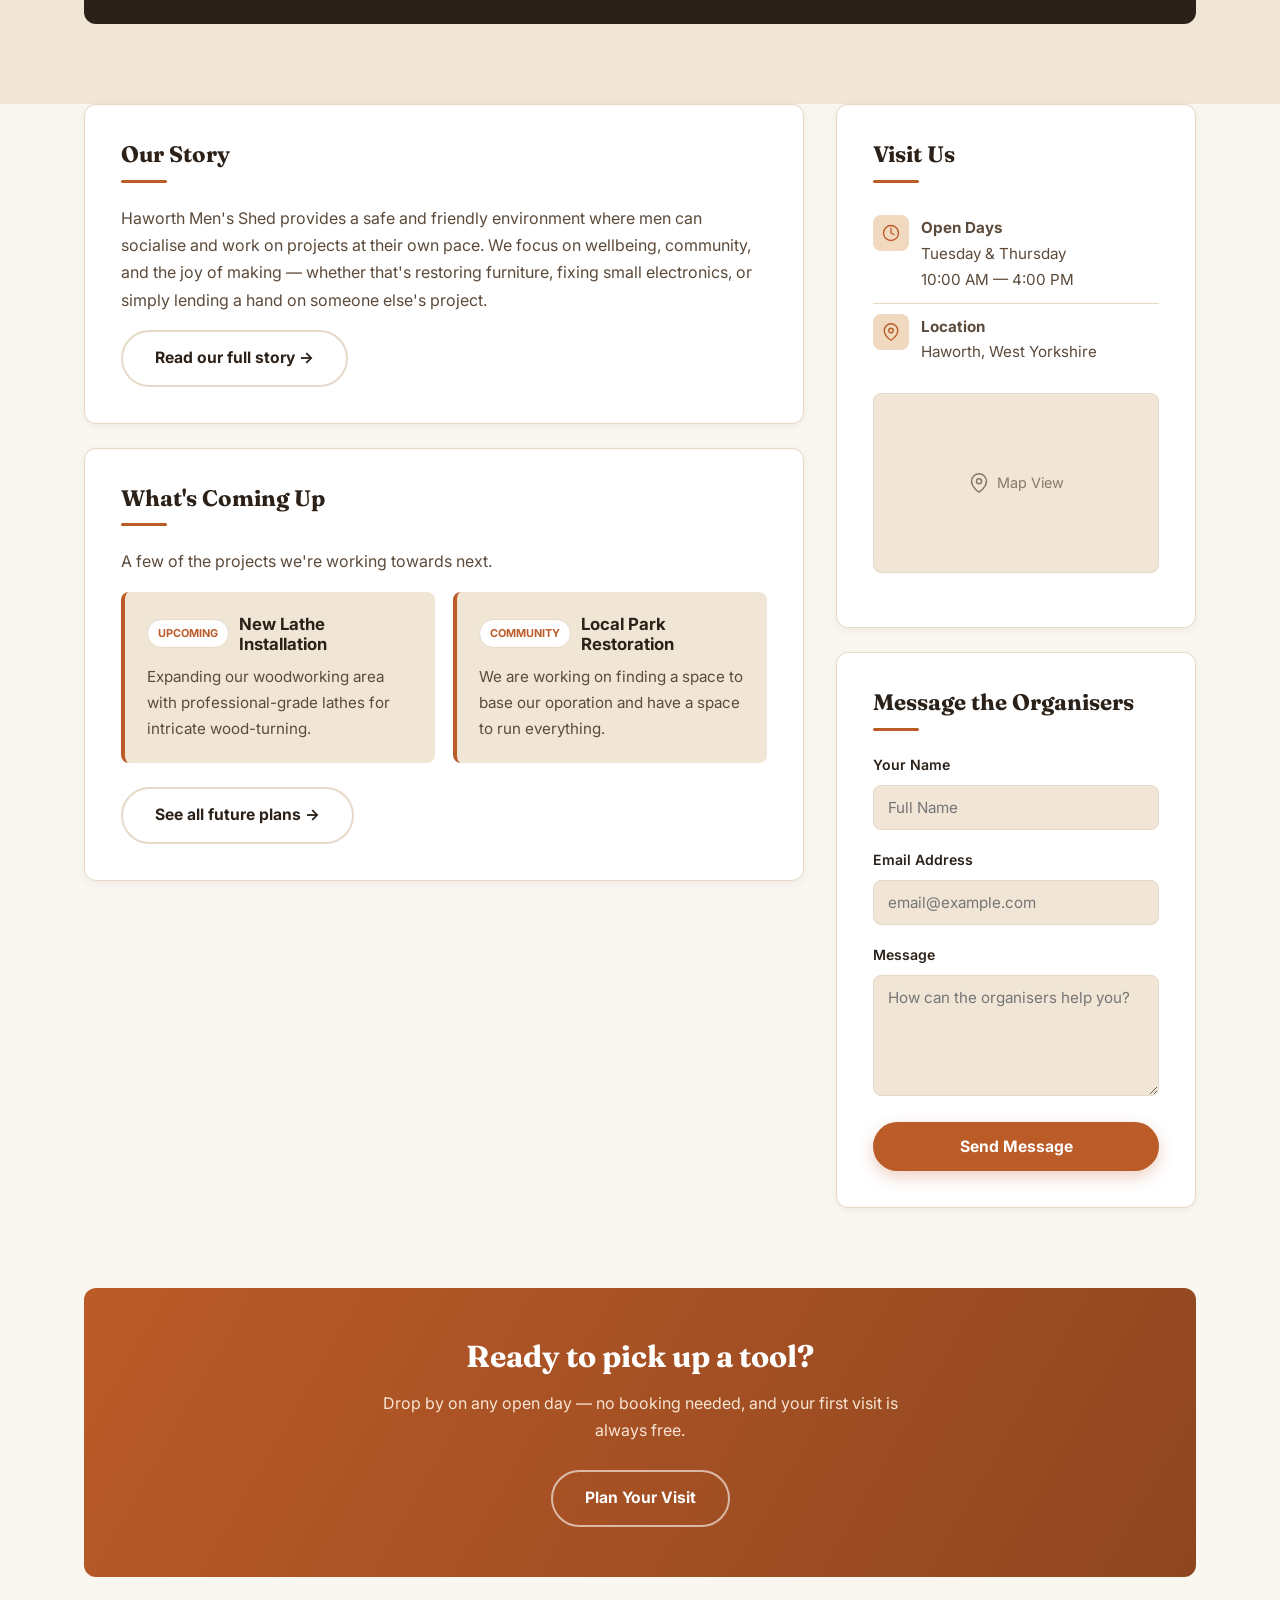
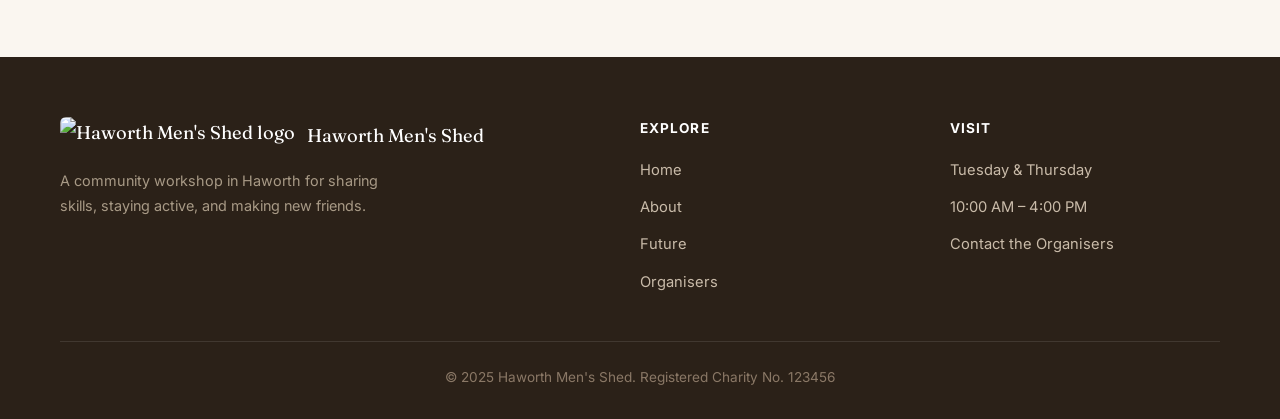
==== commit e7316614: "Update index.html" ====
--- a/index.html
+++ b/index.html
@@ -114,7 +114,7 @@
                             <span class="tag">Community</span>
                             <h4>Local Park Restoration</h4>
                         </div>
-                        <p>Building new benches and planters for Haworth's public spaces this spring.</p>
+                        <p>We are working on finding a space to base our oporation and have a space to run everything.</p>
                     </div>
                 </div>
                 <a href="future.html" class="btn btn-outline-dark" style="margin-top: 24px;">See all future plans →</a>
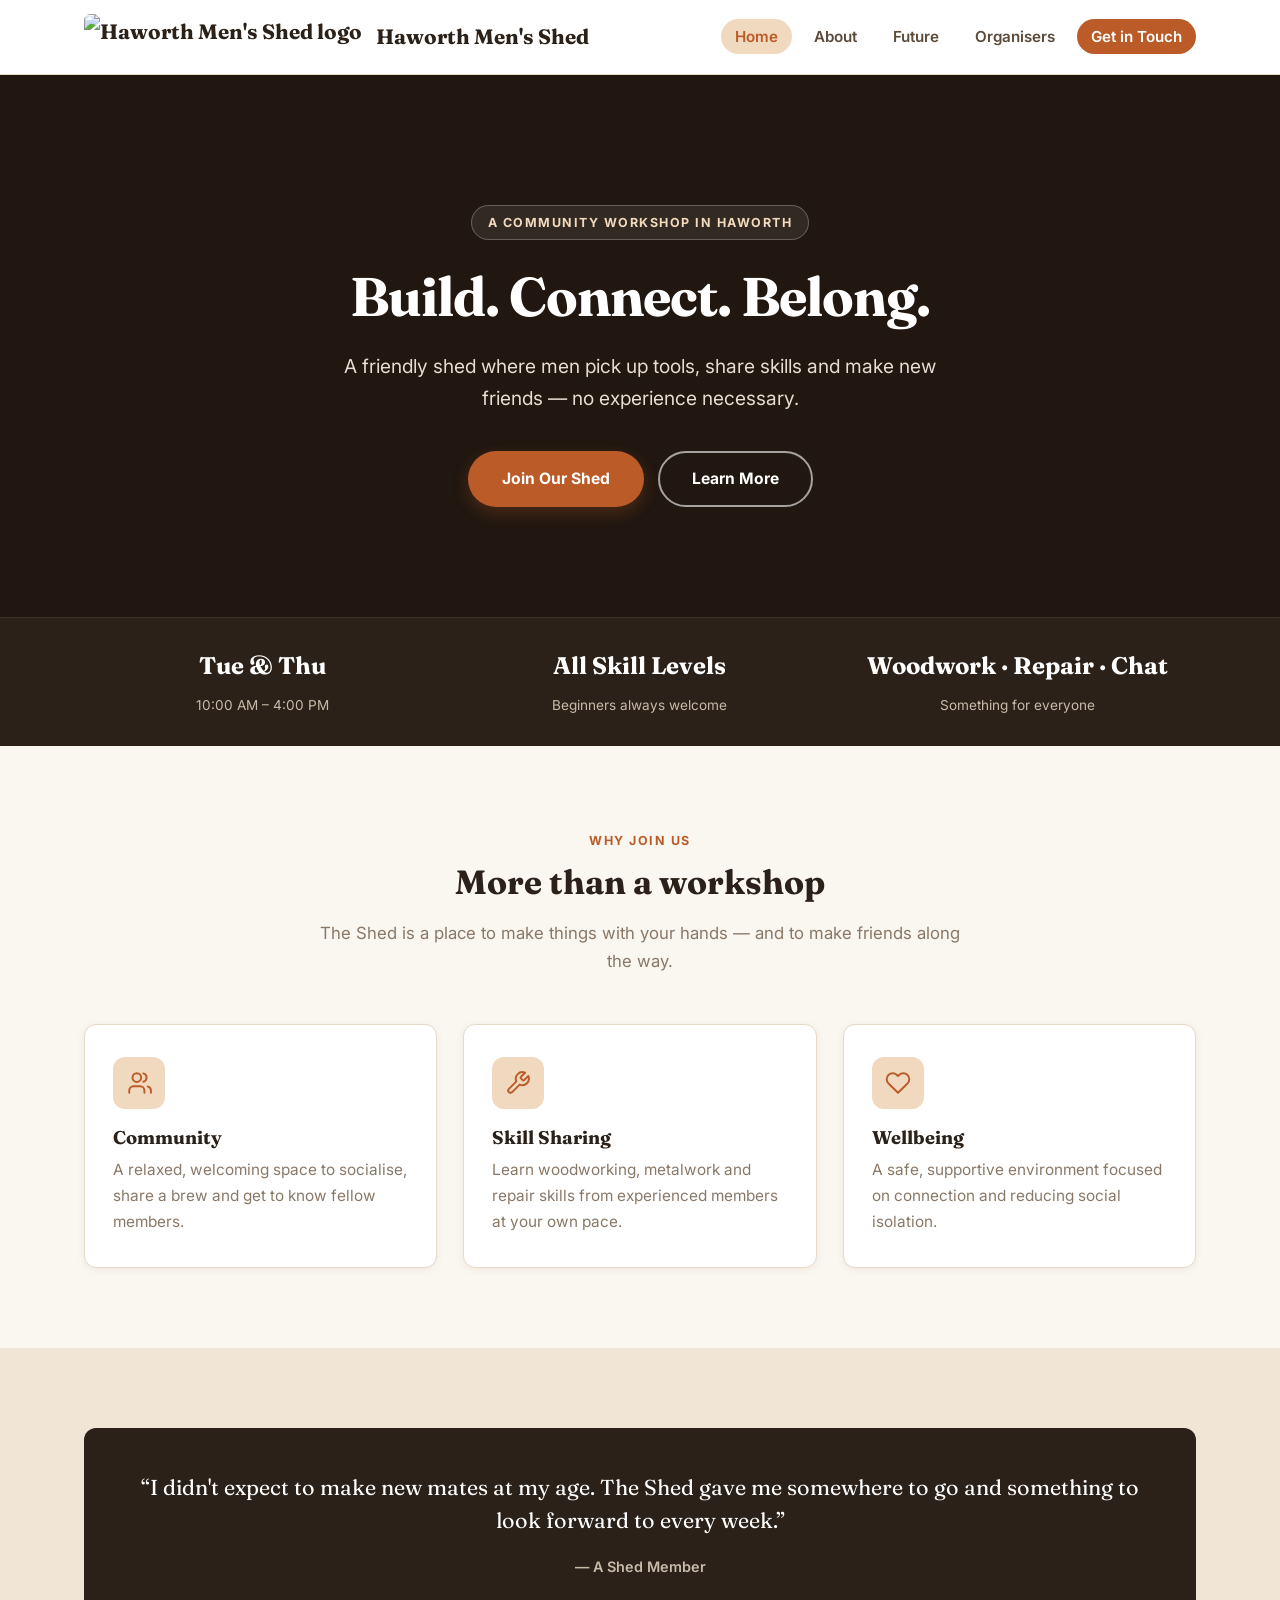
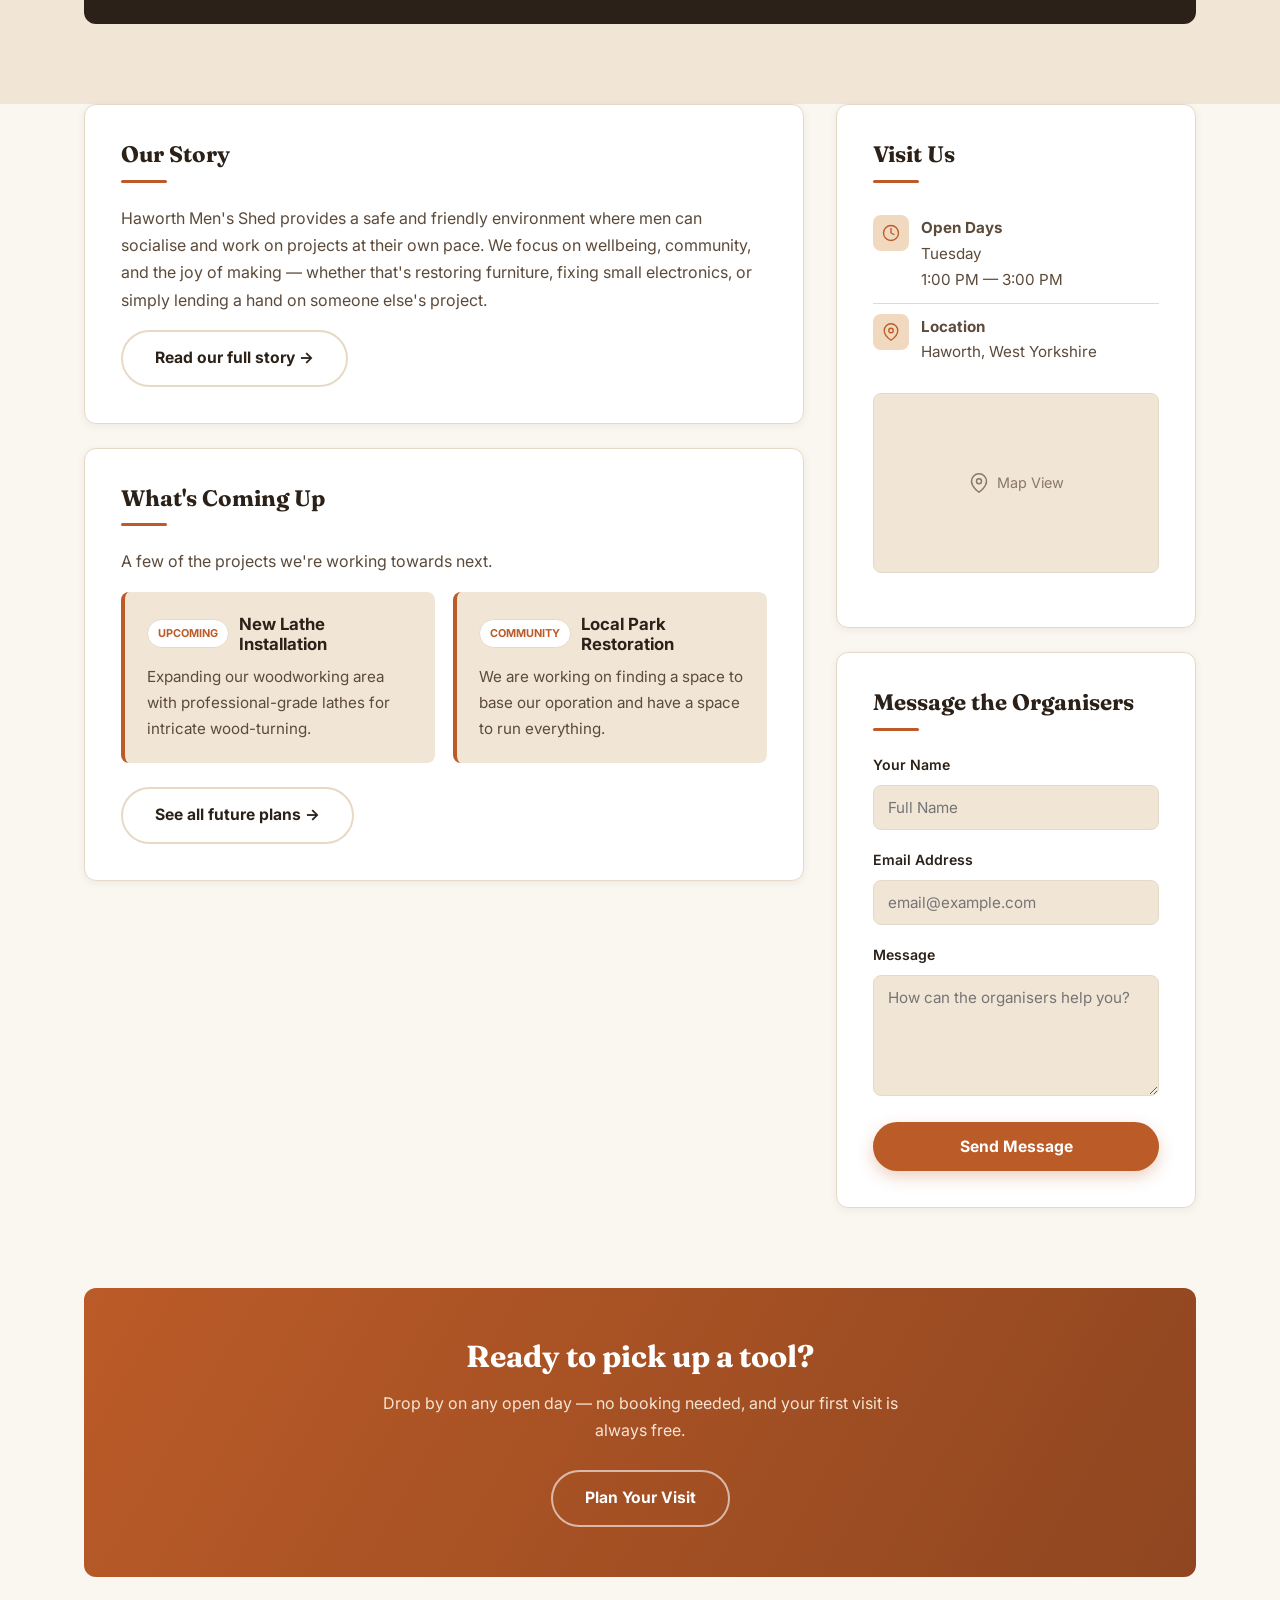
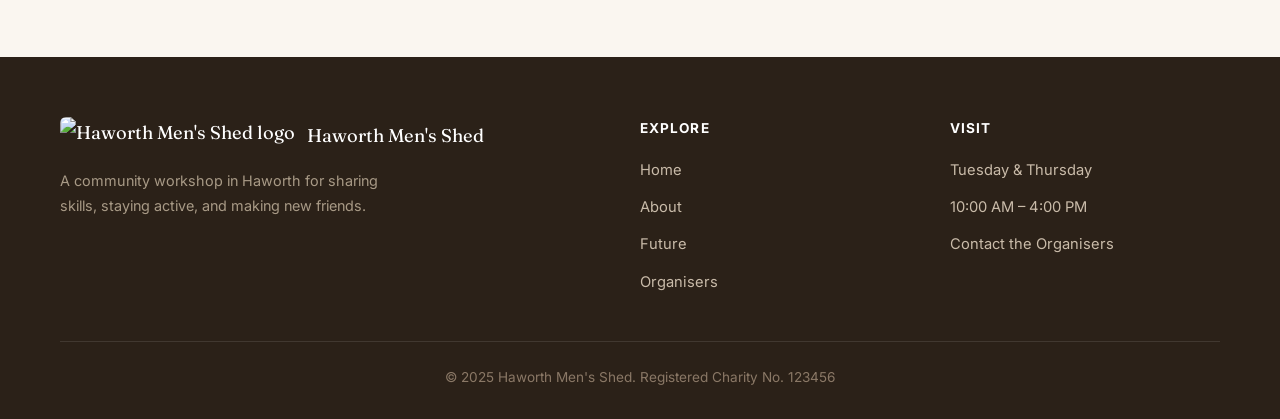
==== commit 6d6cb993: "Change open days and hours in index.html Updated open days to reflect new hours." ====
--- a/index.html
+++ b/index.html
@@ -127,7 +127,7 @@
                 <ul class="visit-list">
                     <li>
                         <span class="icon-badge"><svg viewBox="0 0 24 24" fill="none" stroke="currentColor" stroke-width="1.8" stroke-linecap="round" stroke-linejoin="round"><circle cx="12" cy="12" r="10"/><polyline points="12 6 12 12 16 14"/></svg></span>
-                        <div><strong>Open Days</strong><br>Tuesday & Thursday<br>10:00 AM — 4:00 PM</div>
+                        <div><strong>Open Days</strong><br>Tuesday<br>1:00 PM — 3:00 PM</div>
                     </li>
                     <li>
                         <span class="icon-badge"><svg viewBox="0 0 24 24" fill="none" stroke="currentColor" stroke-width="1.8" stroke-linecap="round" stroke-linejoin="round"><path d="M21 10c0 7-9 13-9 13s-9-6-9-13a9 9 0 0 1 18 0z"/><circle cx="12" cy="10" r="3"/></svg></span>
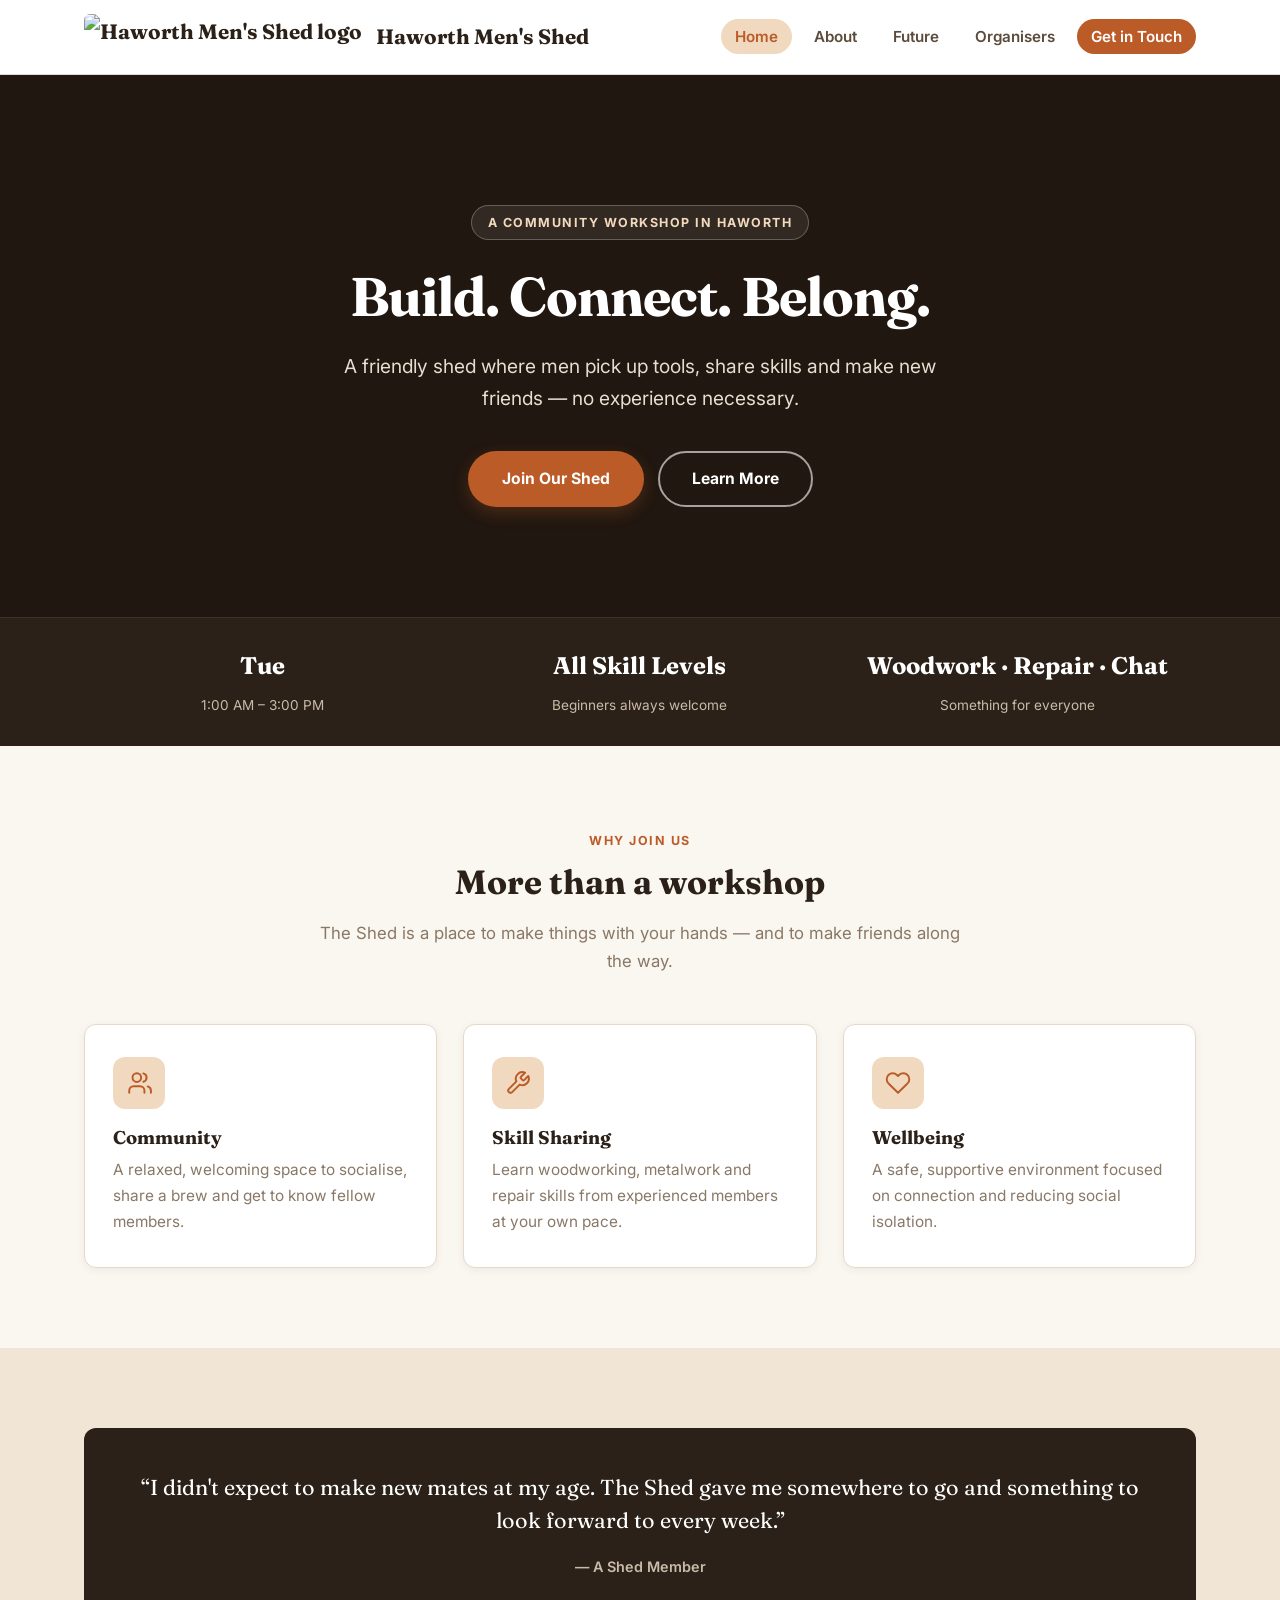
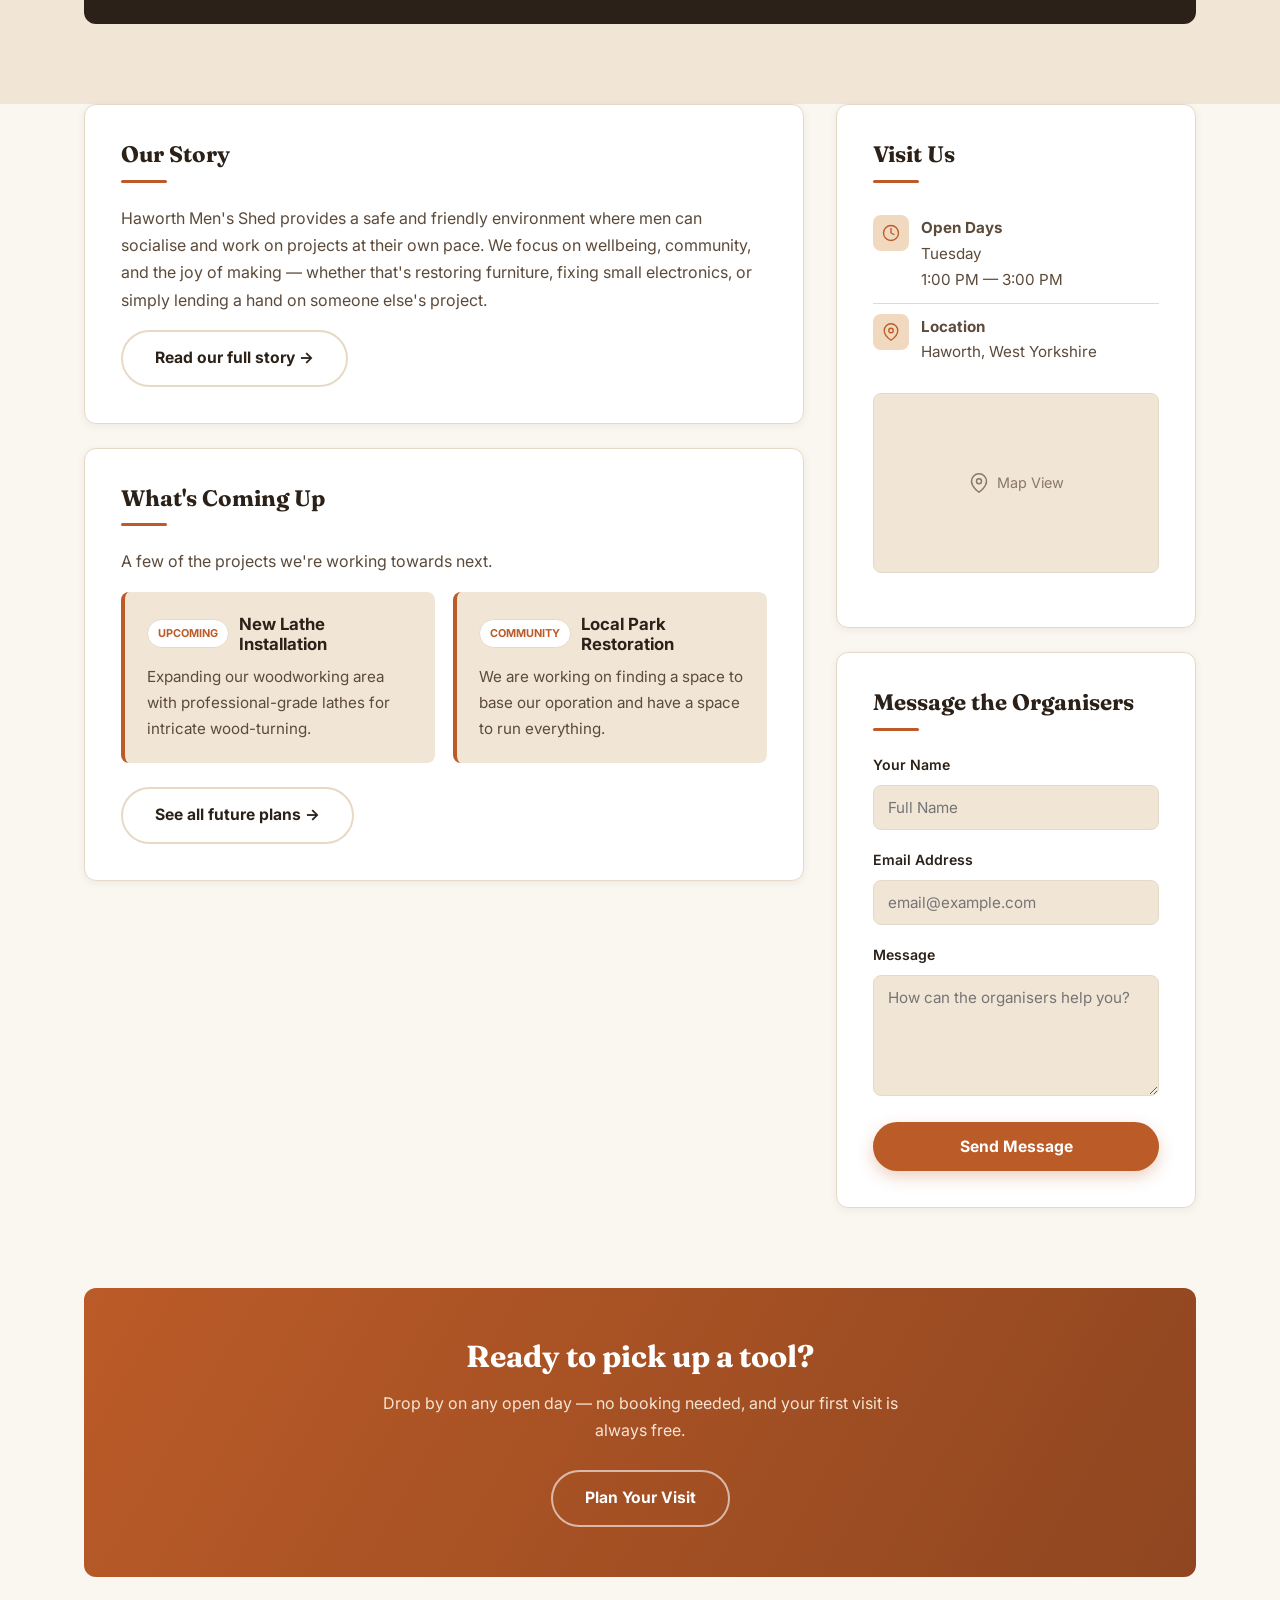
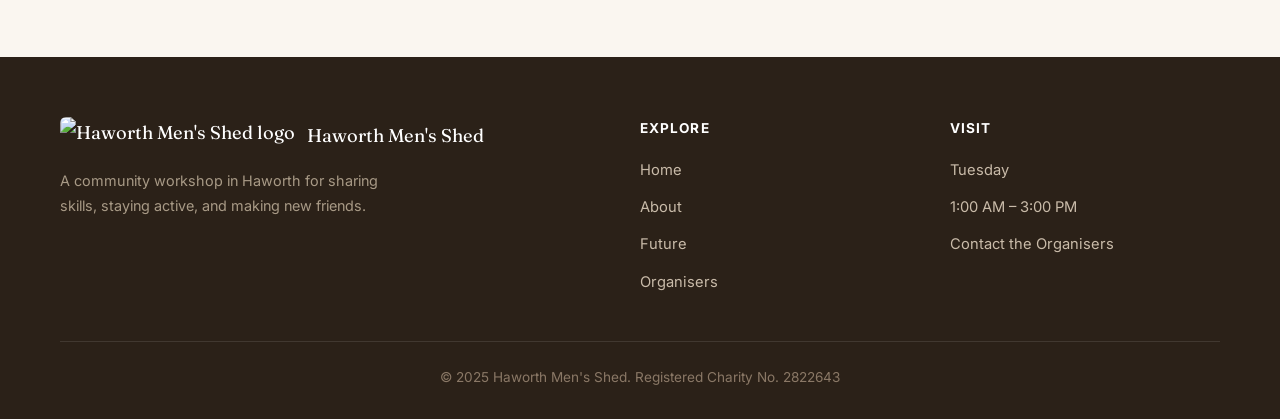
==== commit dce16c9c: "Update operating hours and charity registration number" ====
--- a/index.html
+++ b/index.html
@@ -42,7 +42,7 @@
 
     <div class="stat-strip">
         <div class="wrap">
-            <div class="stat-item"><strong>Tue & Thu</strong><span>10:00 AM – 4:00 PM</span></div>
+            <div class="stat-item"><strong>Tue</strong><span>1:00 AM – 3:00 PM</span></div>
             <div class="stat-item"><strong>All Skill Levels</strong><span>Beginners always welcome</span></div>
             <div class="stat-item"><strong>Woodwork · Repair · Chat</strong><span>Something for everyone</span></div>
         </div>
@@ -189,13 +189,13 @@
             <div>
                 <h5>Visit</h5>
                 <ul>
-                    <li><a href="#contact">Tuesday & Thursday</a></li>
-                    <li><a href="#contact">10:00 AM – 4:00 PM</a></li>
+                    <li><a href="#contact">Tuesday</a></li>
+                    <li><a href="#contact">1:00 AM – 3:00 PM</a></li>
                     <li><a href="#contact">Contact the Organisers</a></li>
                 </ul>
             </div>
         </div>
-        <p class="footer-bottom">&copy; 2025 Haworth Men's Shed. Registered Charity No. 123456</p>
+        <p class="footer-bottom">&copy; 2025 Haworth Men's Shed. Registered Charity No. 2822643</p>
     </footer>
 
 </body>
